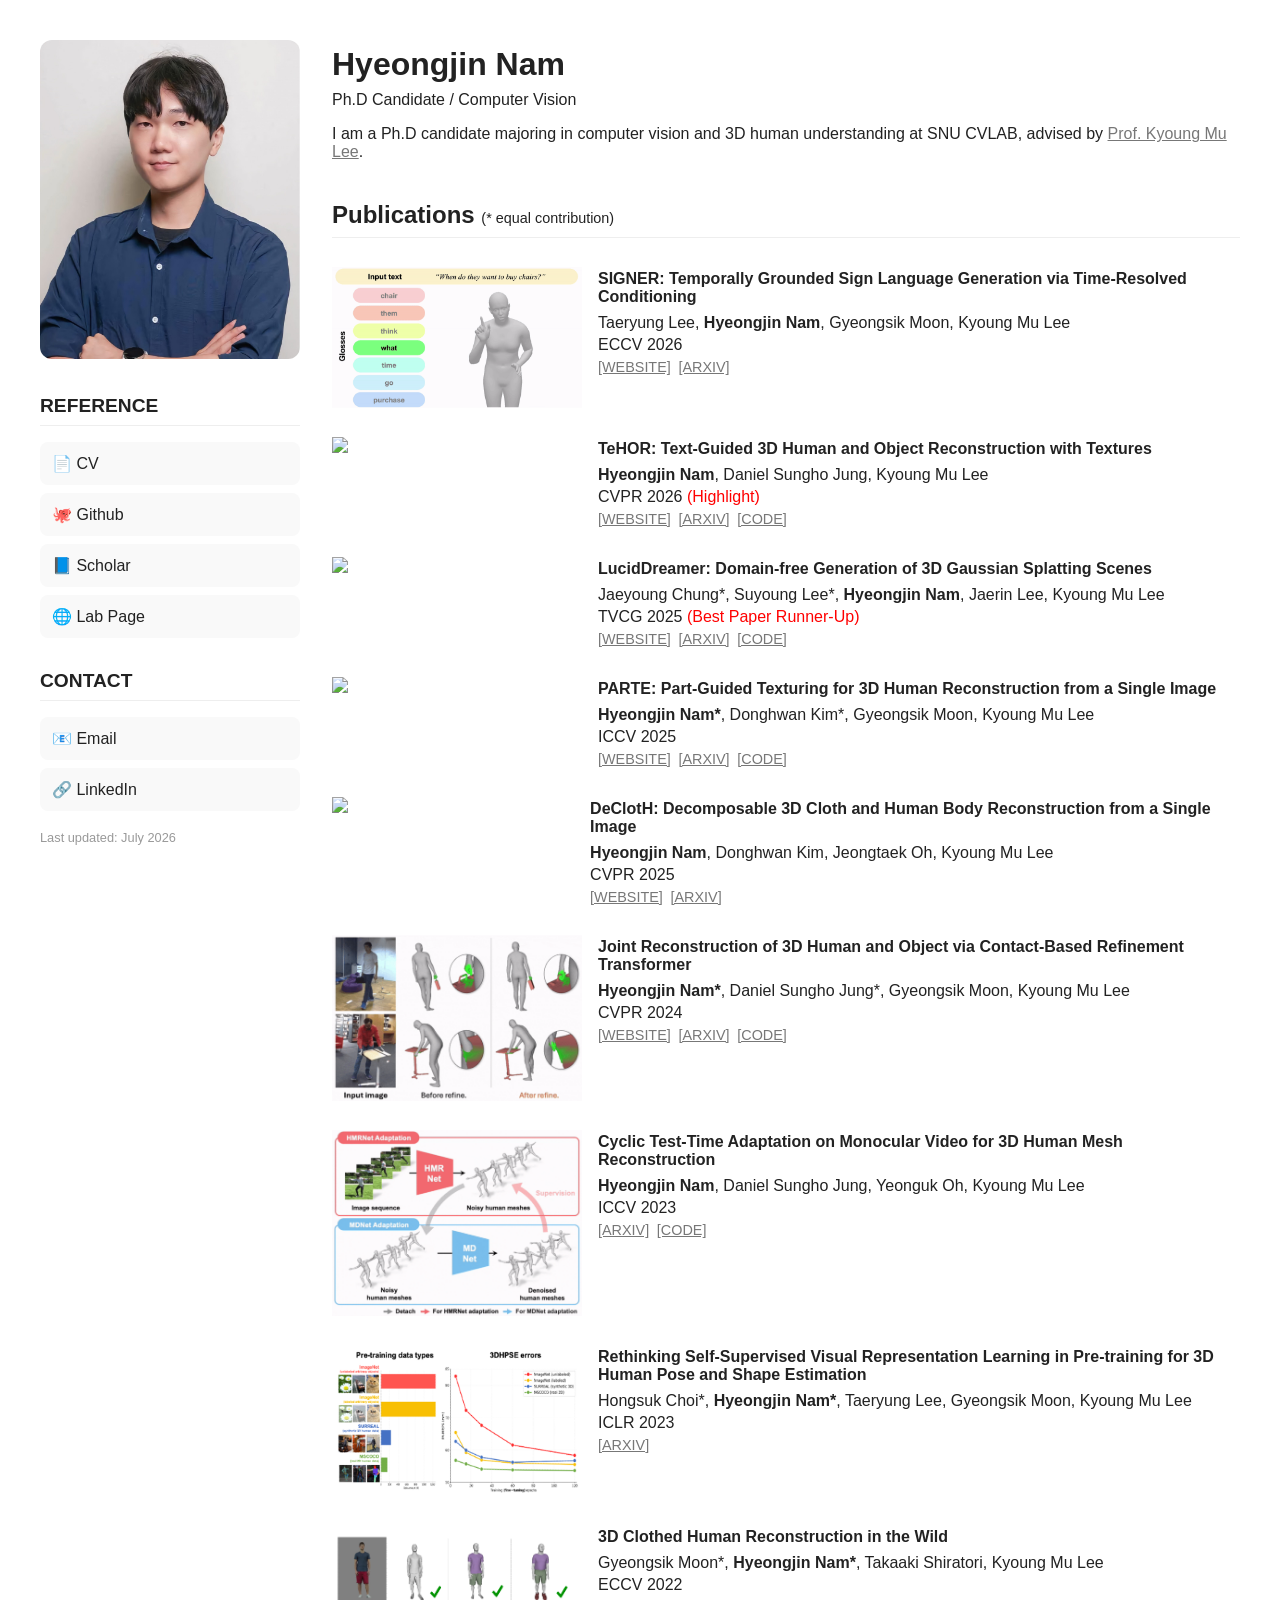
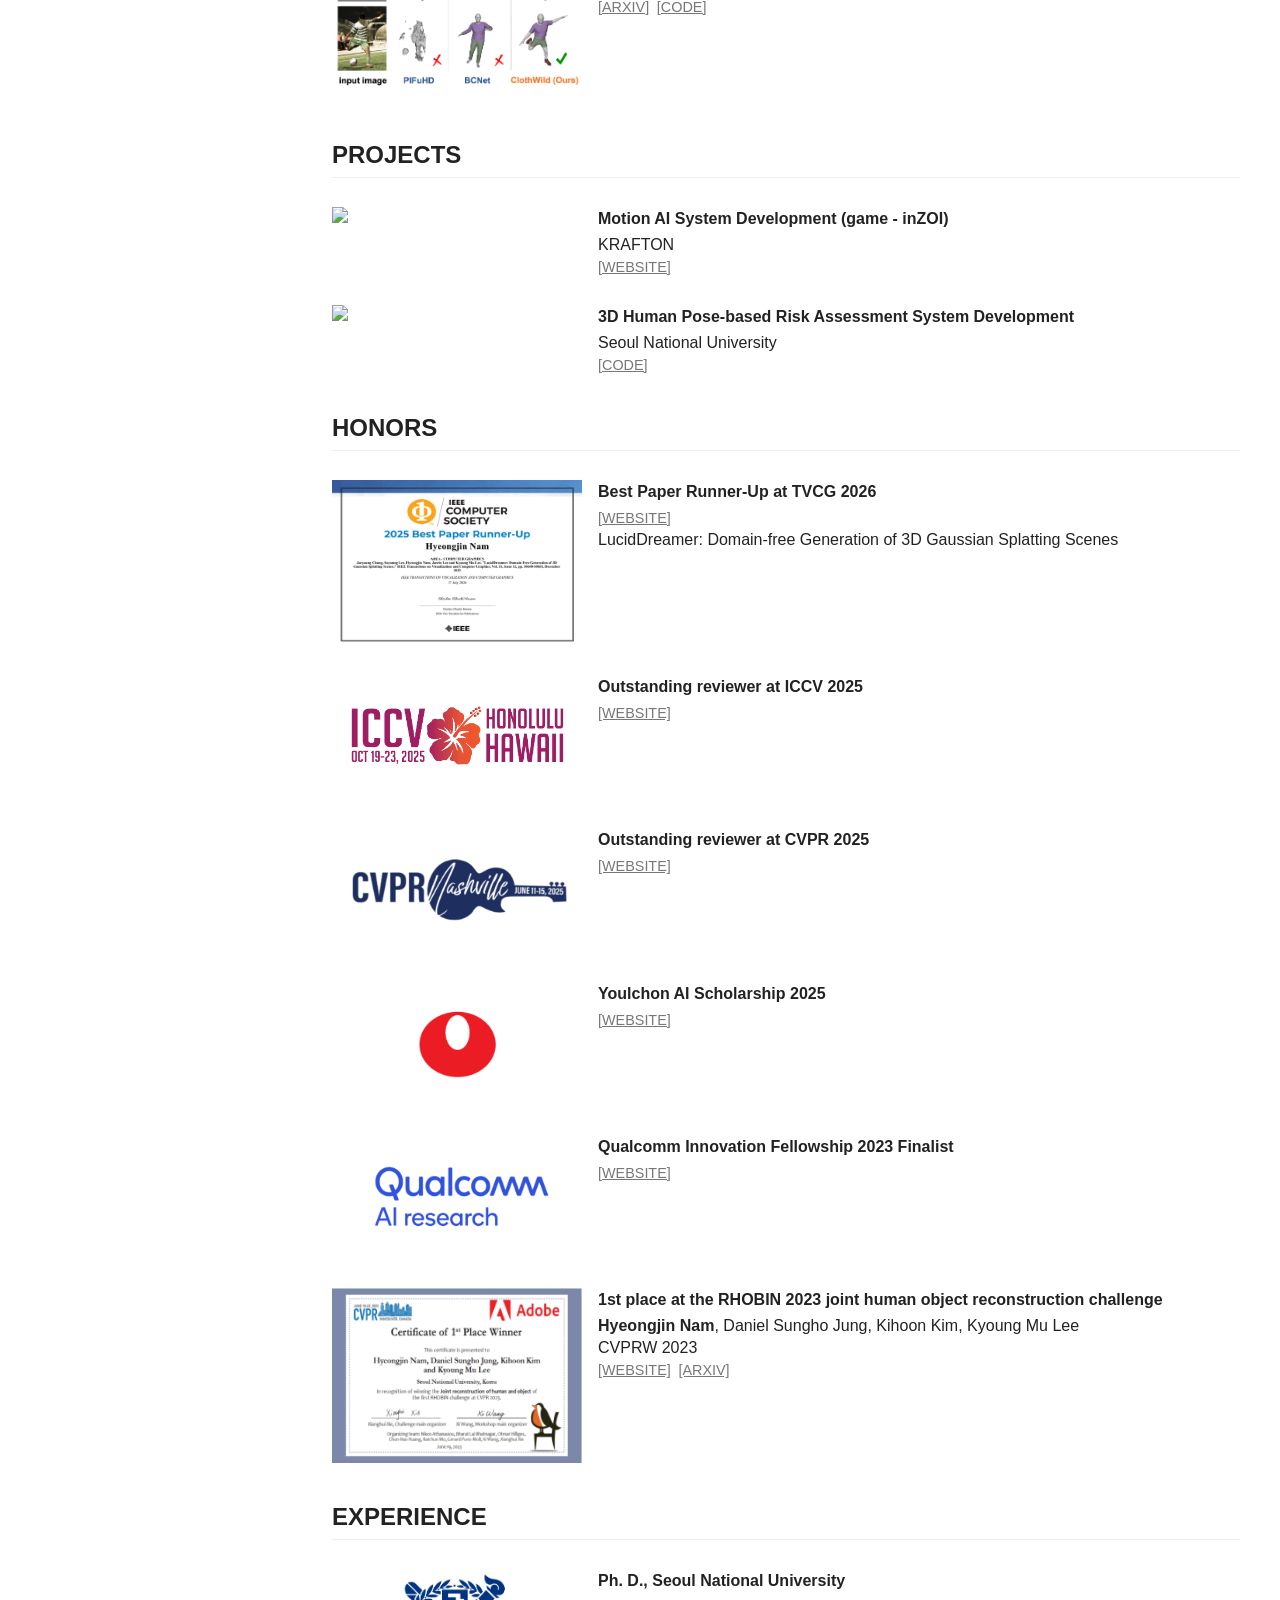
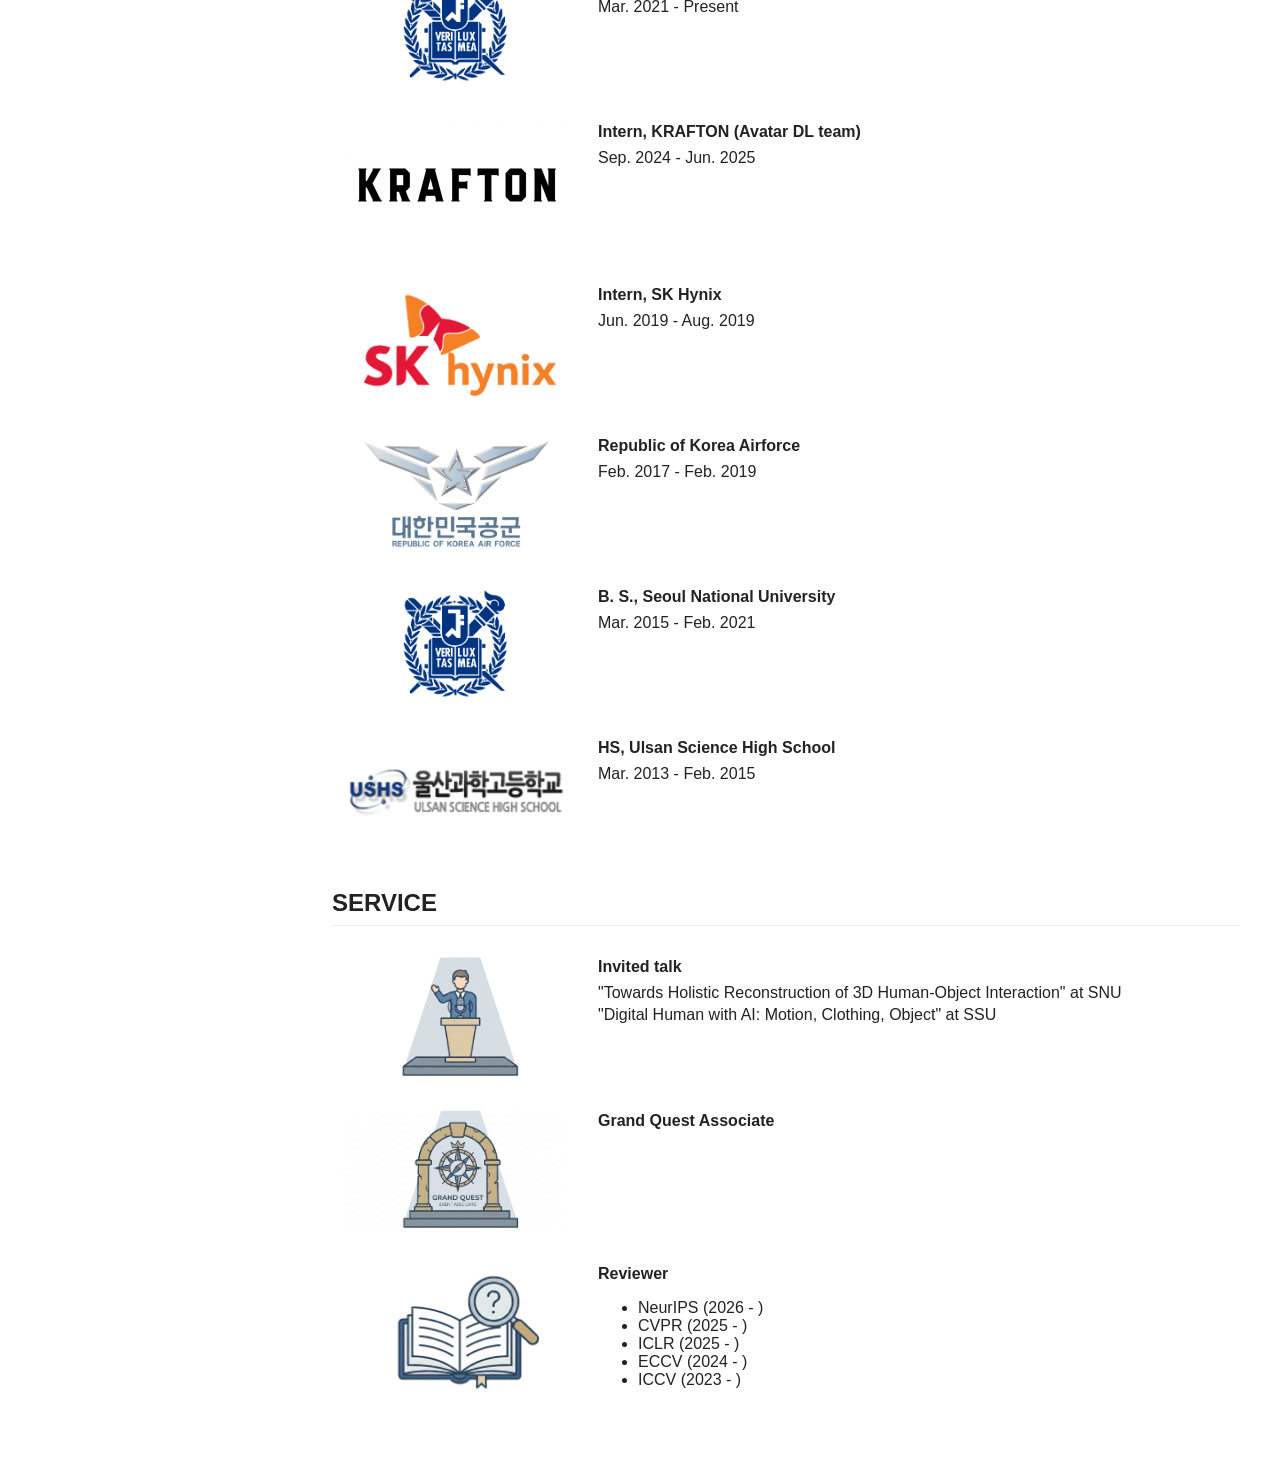
==== index.html @ c33709db "rollback" ====
<!DOCTYPE html>
<html lang="en">
<head>
  <meta charset="UTF-8" />
  <meta name="viewport" content="width=device-width, initial-scale=1.0" />
  <title>Hyeongjin Nam</title>
  <link rel="stylesheet" href="style.css" />
</head>
<body>
  <div class="container">
    <div class="sidebar">
      <img src="assets/Profile.jpg" alt="Hyeongjin Nam" />
      <div class="section-title">REFERENCE</div>
      <a href="https://hygenie1228.github.io/CV.pdf" class="link-button">📄 CV</a>
      <a href="https://github.com/hygenie1228" class="link-button">🐙 Github</a>
      <a href="https://scholar.google.com/citations?hl=en&user=09c8SSgAAAAJ" class="link-button">📘 Scholar</a>
      <a href="https://cv.snu.ac.kr" class="link-button">🌐 Lab Page</a>
      <div class="section-title">CONTACT</div>
      <a href="mailto:namhj28@gmail.com" class="link-button">📧 Email</a>
      <a href="https://www.linkedin.com/in/hyeongjin-nam-51a510254" class="link-button">🔗 LinkedIn</a>
      <p style="font-size: 0.8rem; margin-top: 1.2rem; color: #999;">Last updated: July 2026</p>
    </div>
    <div class="content">
      <h1><strong>Hyeongjin Nam</strong></h1>
      <p>Ph.D Candidate / Computer Vision</p>
      <p>I am a Ph.D candidate majoring in computer vision and 3D human understanding at SNU CVLAB, advised by <a href="https://scholar.google.com/citations?user=xnOKRZ4AAAAJ&hl=en">Prof. Kyoung Mu Lee</a>.</p>
      
      
      <div class="content-title">Publications <span style="font-weight: normal; font-size: 0.6em;">(* equal contribution)</span> </div>

      <div class="publication">
        <img src="assets/Thumbnail_SIGNER.gif" />
        <div>
          <h4>SIGNER: Temporally Grounded Sign Language Generation via Time-Resolved Conditioning</h4>
          <p>Taeryung Lee, <strong>Hyeongjin Nam</strong>, Gyeongsik Moon, Kyoung Mu Lee</p>
          <p>ECCV 2026</p>
          <a href="https://taeryunglee.github.io/projects/signer/">[WEBSITE]</a>
          <a href="https://arxiv.org/abs/2506.07460">[ARXIV]</a>
        </div>
      </div>

      <div class="publication">
        <img src="assets/Thumbnail_TeHOR.gif" />
        <div>
          <h4>TeHOR: Text-Guided 3D Human and Object Reconstruction with Textures</h4>
          <p><strong>Hyeongjin Nam</strong>, Daniel Sungho Jung, Kyoung Mu Lee</p>
          <p>CVPR 2026 <span style="color: red;">(Highlight)</span> </p>
          <a href="https://hygenie1228.github.io/TeHOR/">[WEBSITE]</a>
          <a href="https://arxiv.org/abs/2602.19679">[ARXIV]</a>
          <a href="https://github.com/hygenie1228/TeHOR_RELEASE">[CODE]</a>
        </div>
      </div>

      <div class="publication">
        <img src="assets/Thumbnail_LucidDreamer.gif" />
        <div>
          <h4>LucidDreamer: Domain-free Generation of 3D Gaussian Splatting Scenes</h4>
          <p>Jaeyoung Chung*, Suyoung Lee*, <strong>Hyeongjin Nam</strong>, Jaerin Lee, Kyoung Mu Lee</p>
          <p>TVCG 2025 <span style="color: red;">(Best Paper Runner-Up)</span> </p>
          <a href="https://luciddreamer-cvlab.github.io">[WEBSITE]</a>
          <a href="https://arxiv.org/abs/2311.13384">[ARXIV]</a>
          <a href="https://github.com/luciddreamer-cvlab/LucidDreamer">[CODE]</a>
        </div>
      </div>

      <div class="publication">
        <img src="assets/Thumbnail_PARTE.gif" />
        <div>
          <h4>PARTE: Part-Guided Texturing for 3D Human Reconstruction from a Single Image</h4>
          <p><strong>Hyeongjin Nam*</strong>, Donghwan Kim*, Gyeongsik Moon, Kyoung Mu Lee</p>
          <p>ICCV 2025</p>
          <a href="https://hygenie1228.github.io/PARTE/">[WEBSITE]</a>
          <a href="https://arxiv.org/abs/2507.17332">[ARXIV]</a>
          <a href="https://github.com/KimDonghwan06/PARTE_RELEASE">[CODE]</a>
        </div>
      </div>
      
      <div class="publication">
        <img src="assets/Thumbnail_DeClotH.gif" />
        <div>
          <h4>DeClotH: Decomposable 3D Cloth and Human Body Reconstruction from a Single Image</h4>
          <p><strong>Hyeongjin Nam</strong>, Donghwan Kim, Jeongtaek Oh, Kyoung Mu Lee</p>
          <p>CVPR 2025</p>
          <a href="https://hygenie1228.github.io/DeClotH/">[WEBSITE]</a>
          <a href="https://arxiv.org/abs/2503.19373">[ARXIV]</a>
        </div>
      </div>

      <div class="publication">
        <img src="assets/Thumbnail_CONTHO.gif" />
        <div>
          <h4>Joint Reconstruction of 3D Human and Object via Contact-Based Refinement Transformer</h4>
          <p><strong>Hyeongjin Nam*</strong>, Daniel Sungho Jung*, Gyeongsik Moon, Kyoung Mu Lee</p>
          <p>CVPR 2024</p>
          <a href="https://contho-release.github.io">[WEBSITE]</a>
          <a href="https://arxiv.org/abs/2404.04819">[ARXIV]</a>
          <a href="https://github.com/dqj5182/CONTHO_RELEASE">[CODE]</a>
        </div>
      </div>

      <div class="publication">
        <img src="assets/Thumbnail_CycleAdapt.gif" />
        <div>
          <h4>Cyclic Test-Time Adaptation on Monocular Video  for 3D Human Mesh Reconstruction</h4>
          <p><strong>Hyeongjin Nam</strong>, Daniel Sungho Jung, Yeonguk Oh, Kyoung Mu Lee</p>
          <p>ICCV 2023</p>
          <a href="https://arxiv.org/abs/2308.06554">[ARXIV]</a>
          <a href="https://github.com/hygenie1228/CycleAdapt_RELEASE">[CODE]</a>
        </div>
      </div>

      <div class="publication">
        <img src="assets/Thumbnail_Rethinking.png" />
        <div>
          <h4>Rethinking Self-Supervised Visual Representation Learning in Pre-training for 3D Human Pose and Shape Estimation</h4>
          <p>Hongsuk Choi*, <strong>Hyeongjin Nam*</strong>, Taeryung Lee, Gyeongsik Moon, Kyoung Mu Lee</p>
          <p>ICLR 2023</p>
          <a href="https://arxiv.org/abs/2303.05370">[ARXIV]</a>
        </div>
      </div>
      
      <div class="publication">
        <img src="assets/Thumbnail_ClothWild.gif" />
        <div>
          <h4>3D Clothed Human Reconstruction in the Wild</h4>
          <p>Gyeongsik Moon*, <strong>Hyeongjin Nam*</strong>, Takaaki Shiratori, Kyoung Mu Lee</p>
          <p>ECCV 2022</p>
          <a href="https://arxiv.org/abs/2207.10053">[ARXIV]</a>
          <a href="https://github.com/hygenie1228/ClothWild_RELEASE">[CODE]</a> 
        </div>
      </div>

      <div class="content-title">PROJECTS</div>
      <div class="publication">
        <img src="assets/Projects_inZoi.gif" />
        <div>
          <h4>Motion AI System Development (game - inZOI)</h4>
          <p>KRAFTON</p>
          <a href="https://playinzoi.com/en">[WEBSITE]</a>
        </div>
      </div>
      <div class="publication">
        <img src="assets/Projects_PoseRisk.gif" />
        <div>
          <h4>3D Human Pose-based Risk Assessment System Development</h4>
          <p>Seoul National University</p>
          <a href="https://github.com/hygenie1228/PoseRisk">[CODE]</a>
        </div>
      </div>

      <div class="content-title">HONORS</div>
      <div class="publication">
        <img src="assets/Honors_BestPaper_RunnerUp.png" />
        <div>
          <h4>Best Paper Runner-Up at TVCG 2026</h4>
          <a href="https://www.computer.org/publications/2025-best-paper-award-winners">[WEBSITE]</a>
          <p>LucidDreamer: Domain-free Generation of 3D Gaussian Splatting Scenes</p>
        </div>
      </div>

      <div class="publication">
        <img src="assets/Honors_ICCV2025.gif" />
        <div>
          <h4>Outstanding reviewer at ICCV 2025</h4>
          <a href="https://iccv.thecvf.com/Conferences/2025/ProgramCommittee">[WEBSITE]</a>
        </div>
      </div>

      <div class="publication">
        <img src="assets/Honors_CVPR2025.gif" />
        <div>
          <h4>Outstanding reviewer at CVPR 2025</h4>
          <a href="https://cvpr.thecvf.com/Conferences/2025/ProgramCommittee#all-outstanding-reviewer">[WEBSITE]</a>
        </div>
      </div>

      <div class="publication">
        <img src="assets/Honors_Youlchon.gif" />
        <div>
          <h4>Youlchon AI Scholarship 2025</h4>
          <a href="https://aiis.snu.ac.kr/bbs/board.php?bo_table=eng4_3">[WEBSITE]</a>
        </div>
      </div>

      <div class="publication">
        <img src="assets/Honors_Qualcomm.gif" />
        <div>
          <h4>Qualcomm Innovation Fellowship 2023 Finalist</h4>
          <a href="https://www.qualcomm.com/research/university-relations/innovation-fellowship/finalists">[WEBSITE]</a>
        </div>
      </div>
      <div class="publication">
        <img src="assets/Honors_RHOBIN.gif" />
        <div>
          <h4>1st place at the RHOBIN 2023 joint human object reconstruction challenge</h4>
          <p><strong>Hyeongjin Nam</strong>, Daniel Sungho Jung, Kihoon Kim, Kyoung Mu Lee</p>
          <p>CVPRW 2023</p>
          <a href="https://rhobin-challenge.github.io/papers.html">[WEBSITE]</a>
          <a href="https://arxiv.org/abs/2401.04143">[ARXIV]</a>
        </div>
      </div>

      <div class="content-title">EXPERIENCE</div>
      <div class="publication">
        <img src="assets/Experience_SNU.png" />
        <div>
          <h4>Ph. D., Seoul National University</h4>
          <p>Mar. 2021 - Present</p>
        </div>
      </div>
      <div class="publication">
        <img src="assets/Experience_KRAFTON.png" />
        <div>
          <h4>Intern, KRAFTON (Avatar DL team)</h4>
          <p>Sep. 2024 - Jun. 2025</p>
        </div>
      </div>
      <div class="publication">
        <img src="assets/Experience_SKhynix.png" />
        <div>
          <h4>Intern, SK Hynix</h4>
          <p>Jun. 2019 - Aug. 2019</p>
        </div>
      </div>
      <div class="publication">
        <img src="assets/Experience_Airforce.png" />
        <div>
          <h4>Republic of Korea Airforce</h4>
          <p>Feb. 2017 - Feb. 2019</p>
        </div>
      </div>
      <div class="publication">
        <img src="assets/Experience_SNU.png" />
        <div>
          <h4>B. S., Seoul National University</h4>
          <p>Mar. 2015 - Feb. 2021</p>
        </div>
      </div>
      <div class="publication">
        <img src="assets/Experience_Ulsan.png" />
        <div>
          <h4>HS, Ulsan Science High School</h4>
          <p>Mar. 2013 - Feb. 2015</p>
        </div>
      </div>


      <div class="content-title">SERVICE</div>

      <div class="publication">
        <img src="assets/Service_Invitedtalk.png" />
        <div>
          <h4>Invited talk</h4>
          <p>"Towards Holistic Reconstruction of 3D Human-Object Interaction" at SNU</p>
          <!-- <p>Jul. 2026</p> -->
          <p> </p>
          <p>"Digital Human with AI: Motion, Clothing, Object" at SSU</p>
          <!-- <p>Feb. 2026</p> -->
        </div>
      </div>

      <div class="publication">
        <img src="assets/Service_Associate.png" />
        <div>
          <h4>Grand Quest Associate</h4>
          <!-- <p>May. 2026</p> -->
        </div>
      </div>

      <div class="publication">
        <img src="assets/Service_Reviewer.png" />
        <div>
          <h4>Reviewer</h4>
          <ul>
            <li>NeurIPS (2026 - )</li>
            <li>CVPR (2025 - )</li>
            <li>ICLR (2025 - )</li>
            <li>ECCV (2024 - )</li>
            <li>ICCV (2023 - )</li>
          </ul>
        </div>
      </div>

    </div>
  </div>
</body>
</html>
---- style.css ----
body {
  margin: 0;
  font-family: -apple-system, BlinkMacSystemFont, "Segoe UI", Roboto, Helvetica, Arial, sans-serif;
  background: #fff;
  color: #222;
}

a {
  color: #777;
  text-decoration: underline;
}
a:hover {
  color: #000;
  text-decoration: underline;
}

.container {
  display: flex;
  max-width: 1200px;
  margin: auto;
  padding: 2.5rem;
}
.sidebar {
  width: 260px;
  padding-right: 2rem;
}
.sidebar img {
  width: 100%;
  border-radius: 12px;
}
.section-title {
  font-weight: bold;
  font-size: 1.2rem;
  margin-top: 2rem;
  margin-bottom: 1rem;
  border-bottom: 1px solid #eee;
  padding-bottom: 0.5rem;
}
.content-title {
  font-weight: bold;
  font-size: 1.5rem;
  margin-top: 2.5rem;
  margin-bottom: 1rem;
  border-bottom: 1px solid #eee;
  padding-bottom: 0.5rem;
}
.link-button {
  display: flex;
  align-items: center;
  gap: 10px;
  padding: 0.75rem;
  background: #f9f9f9;
  margin-bottom: 0.5rem;
  border-radius: 8px;
  text-decoration: none;
  color: #222;
  font-weight: 500;
}
.content {
  flex: 1;
}
.content h1 {
  margin-top: 0.2em;
  margin-bottom: 0;
}
.content p {
  font-size: 1rem;
  margin-top: 0.5rem;
}
.publication {
  display: flex;
  margin: 1.8rem 0;
}
.publication img {
  width: 250px;
  /* height: 150px; */
  object-fit: cover;
  border-radius: 0px;
  margin-right: 16px;
}

.publication h4 {
  margin: 0.2rem 0 0.5rem 0;
}
.publication p {
  margin: 0.25rem 0;
}
.publication a {
  margin-right: 0.2rem;
  font-size: 0.9rem;
}
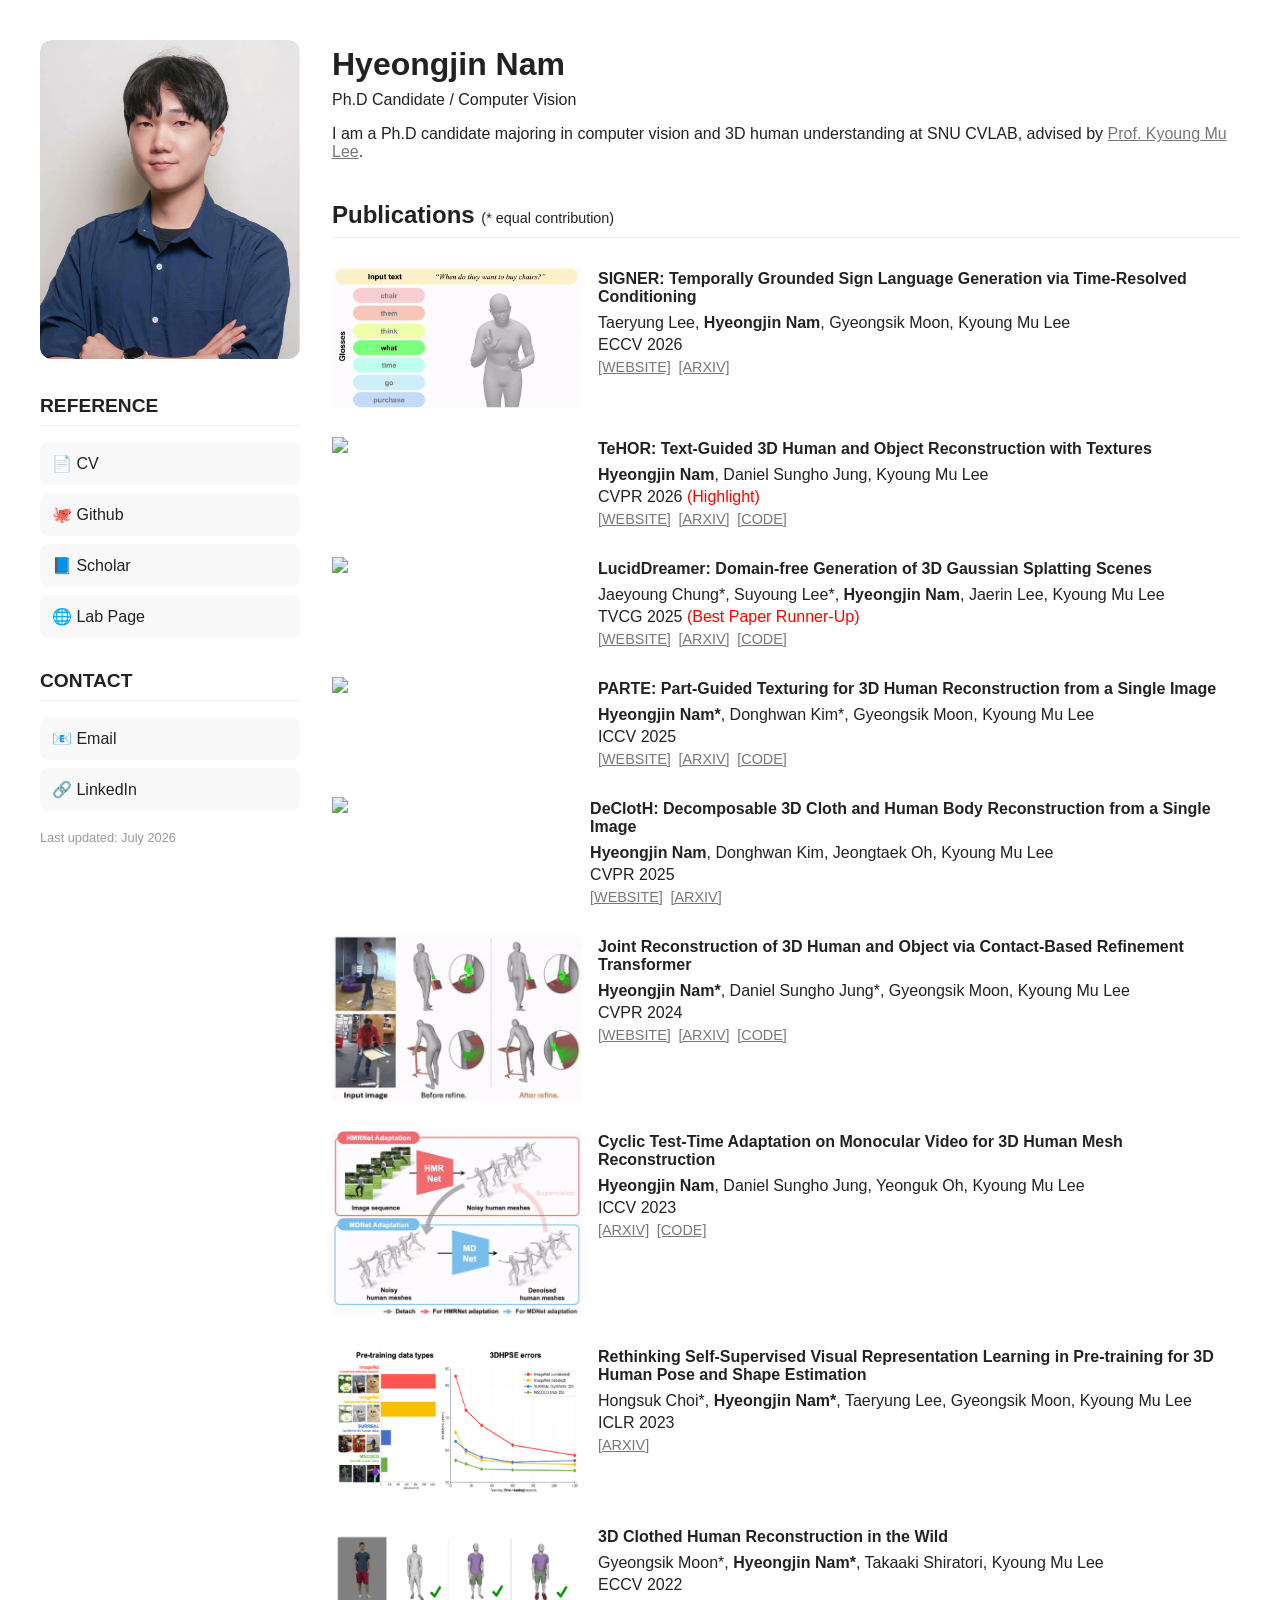
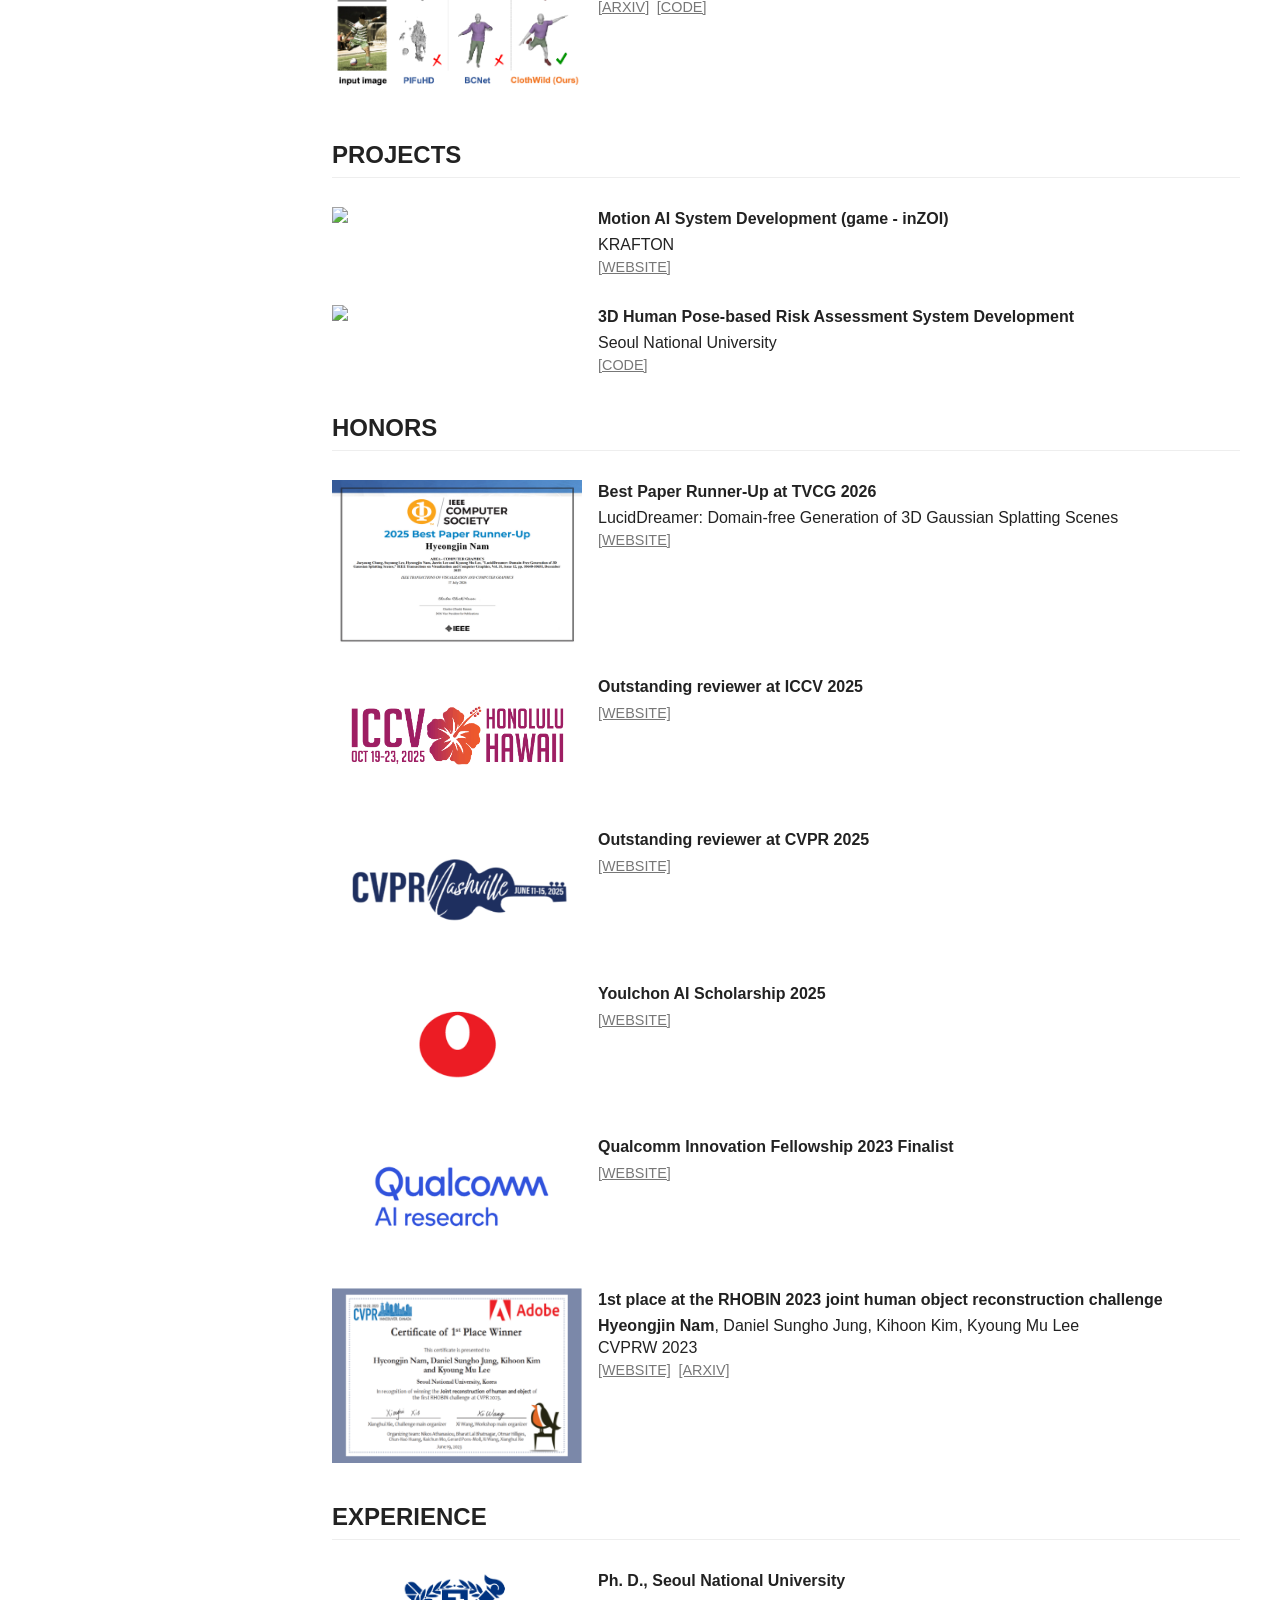
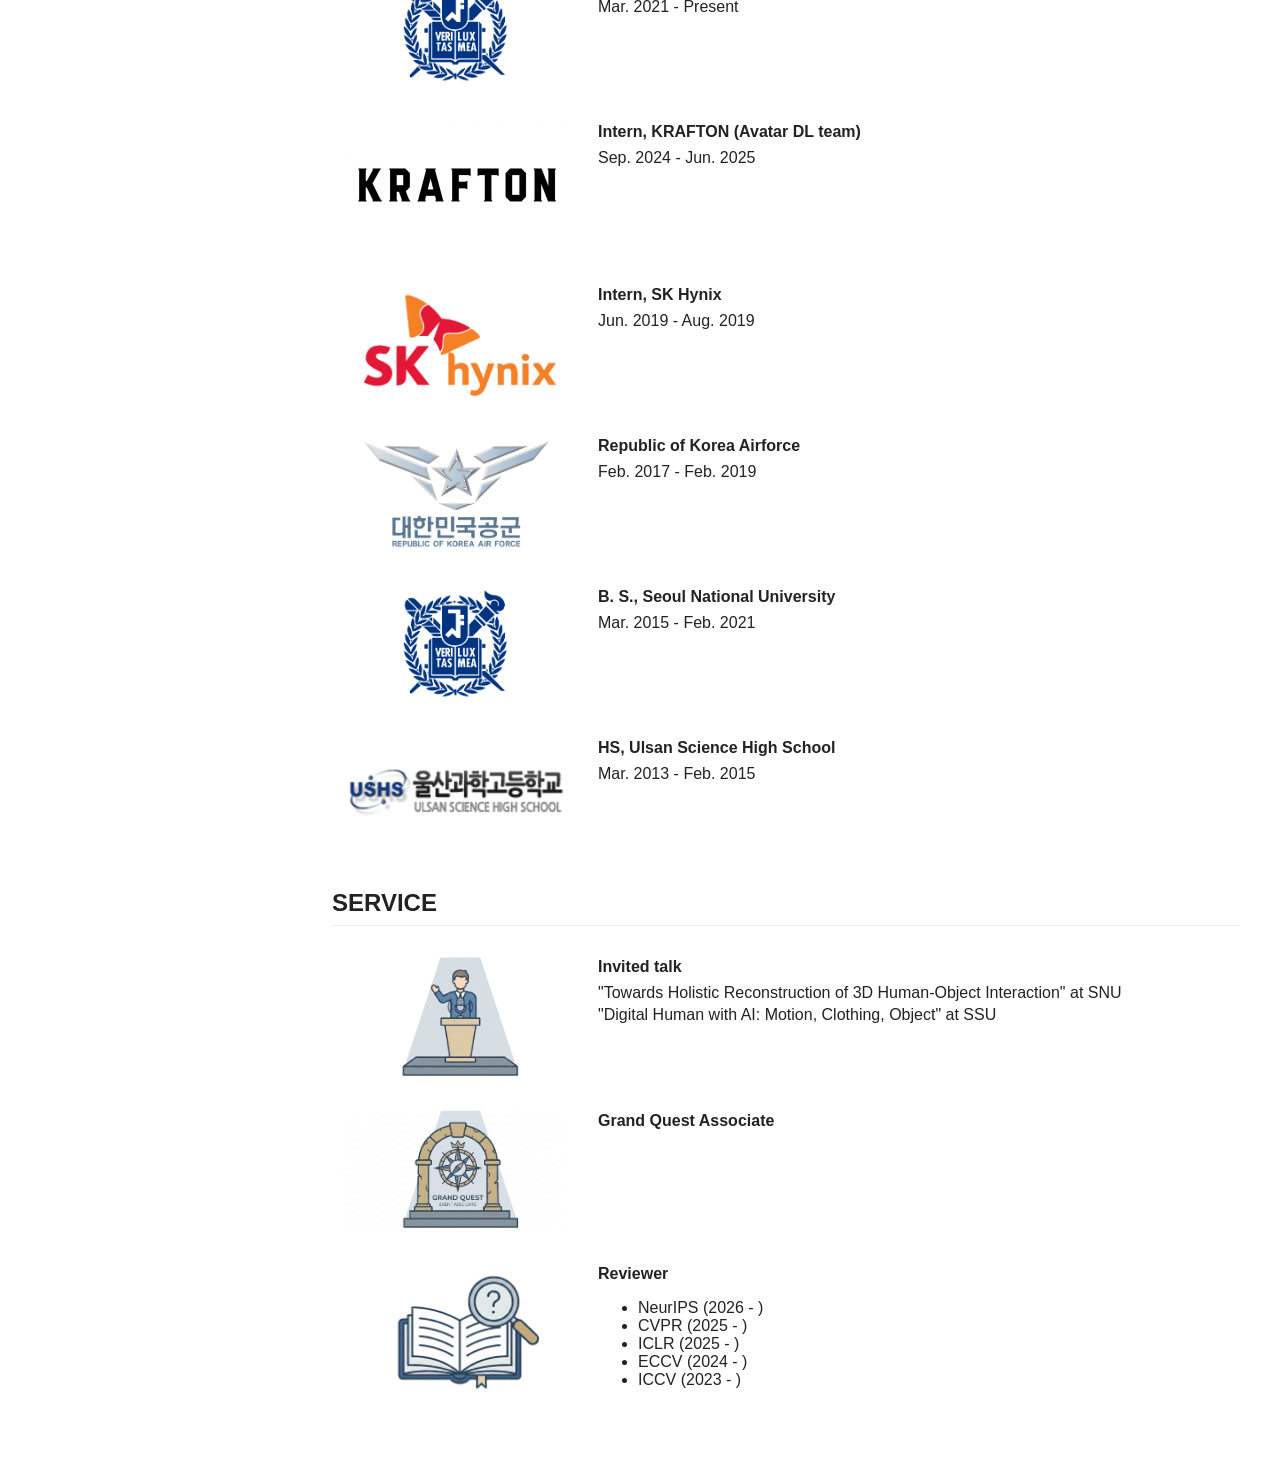
==== commit b9dbcdef: "update" ====
--- a/index.html
+++ b/index.html
@@ -153,8 +153,8 @@
         <img src="assets/Honors_BestPaper_RunnerUp.png" />
         <div>
           <h4>Best Paper Runner-Up at TVCG 2026</h4>
+          <p>LucidDreamer: Domain-free Generation of 3D Gaussian Splatting Scenes</p>
           <a href="https://www.computer.org/publications/2025-best-paper-award-winners">[WEBSITE]</a>
-          <p>LucidDreamer: Domain-free Generation of 3D Gaussian Splatting Scenes</p>
         </div>
       </div>
 
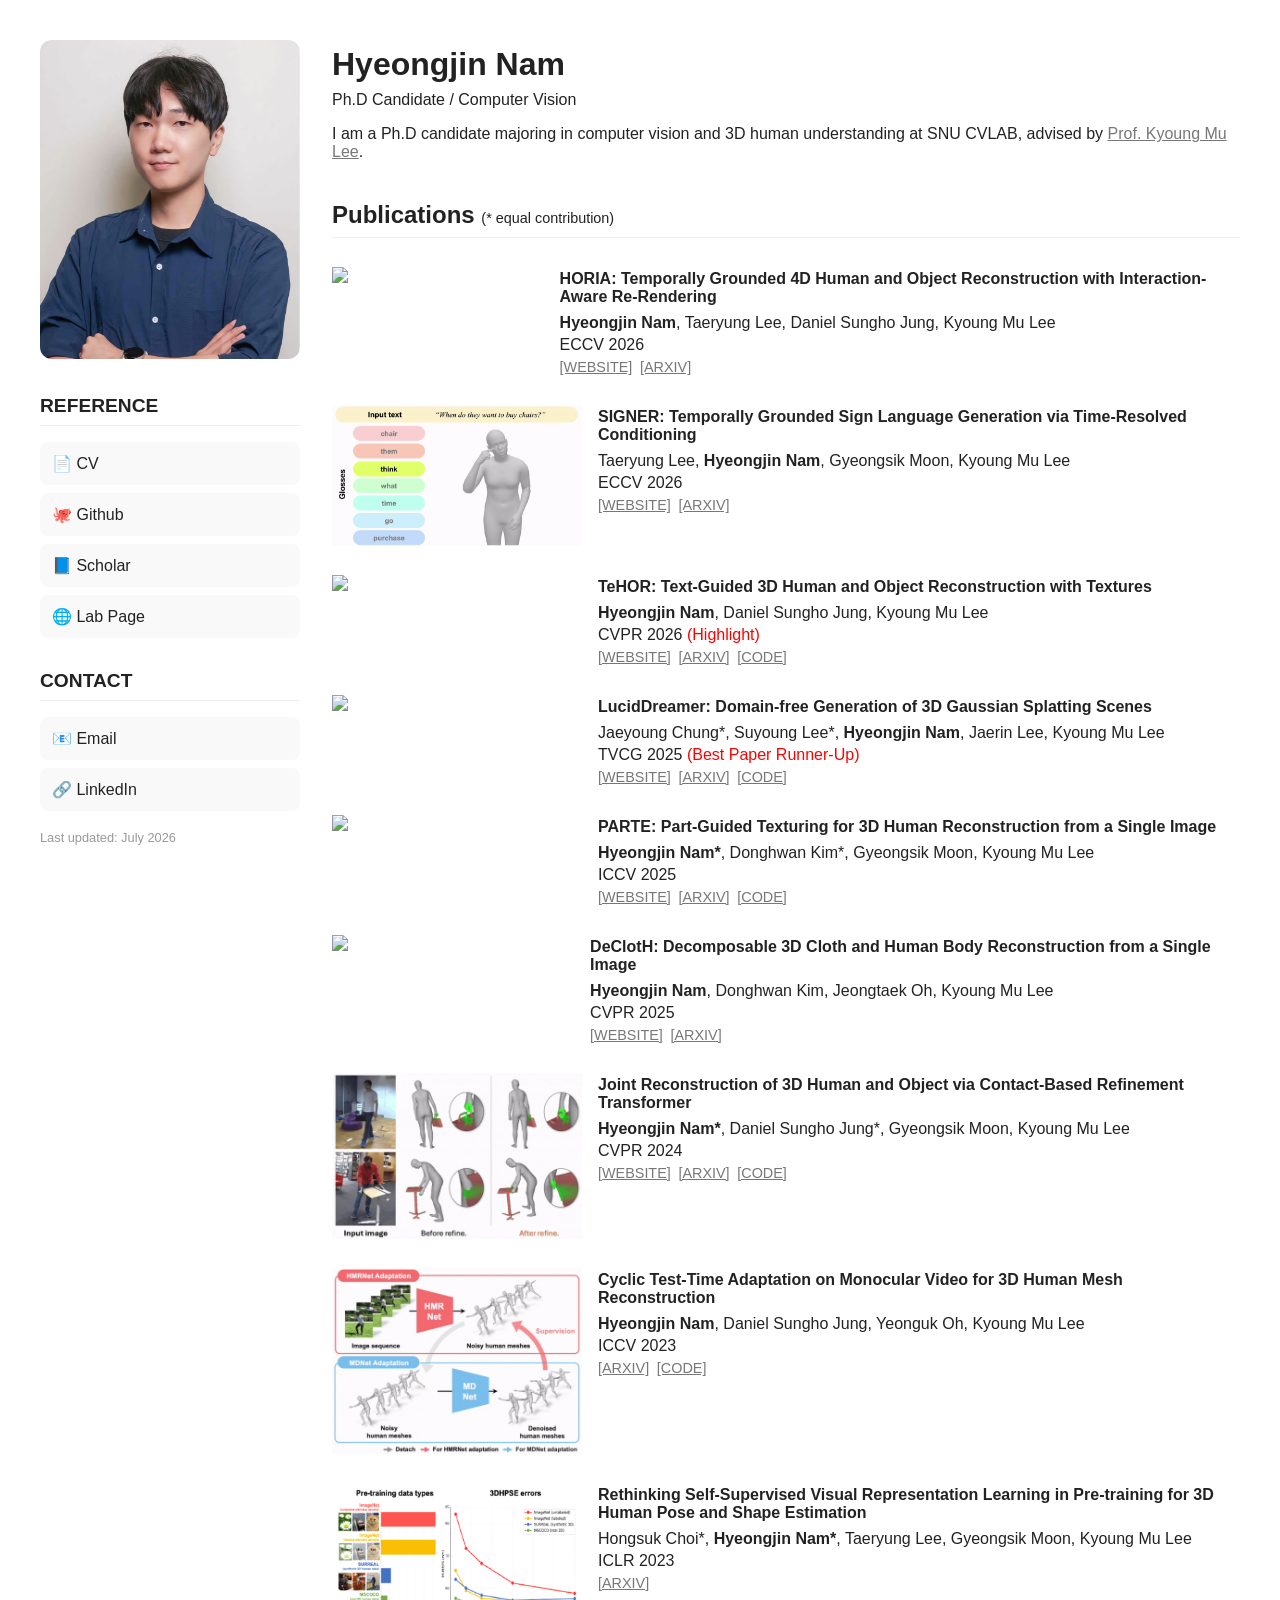
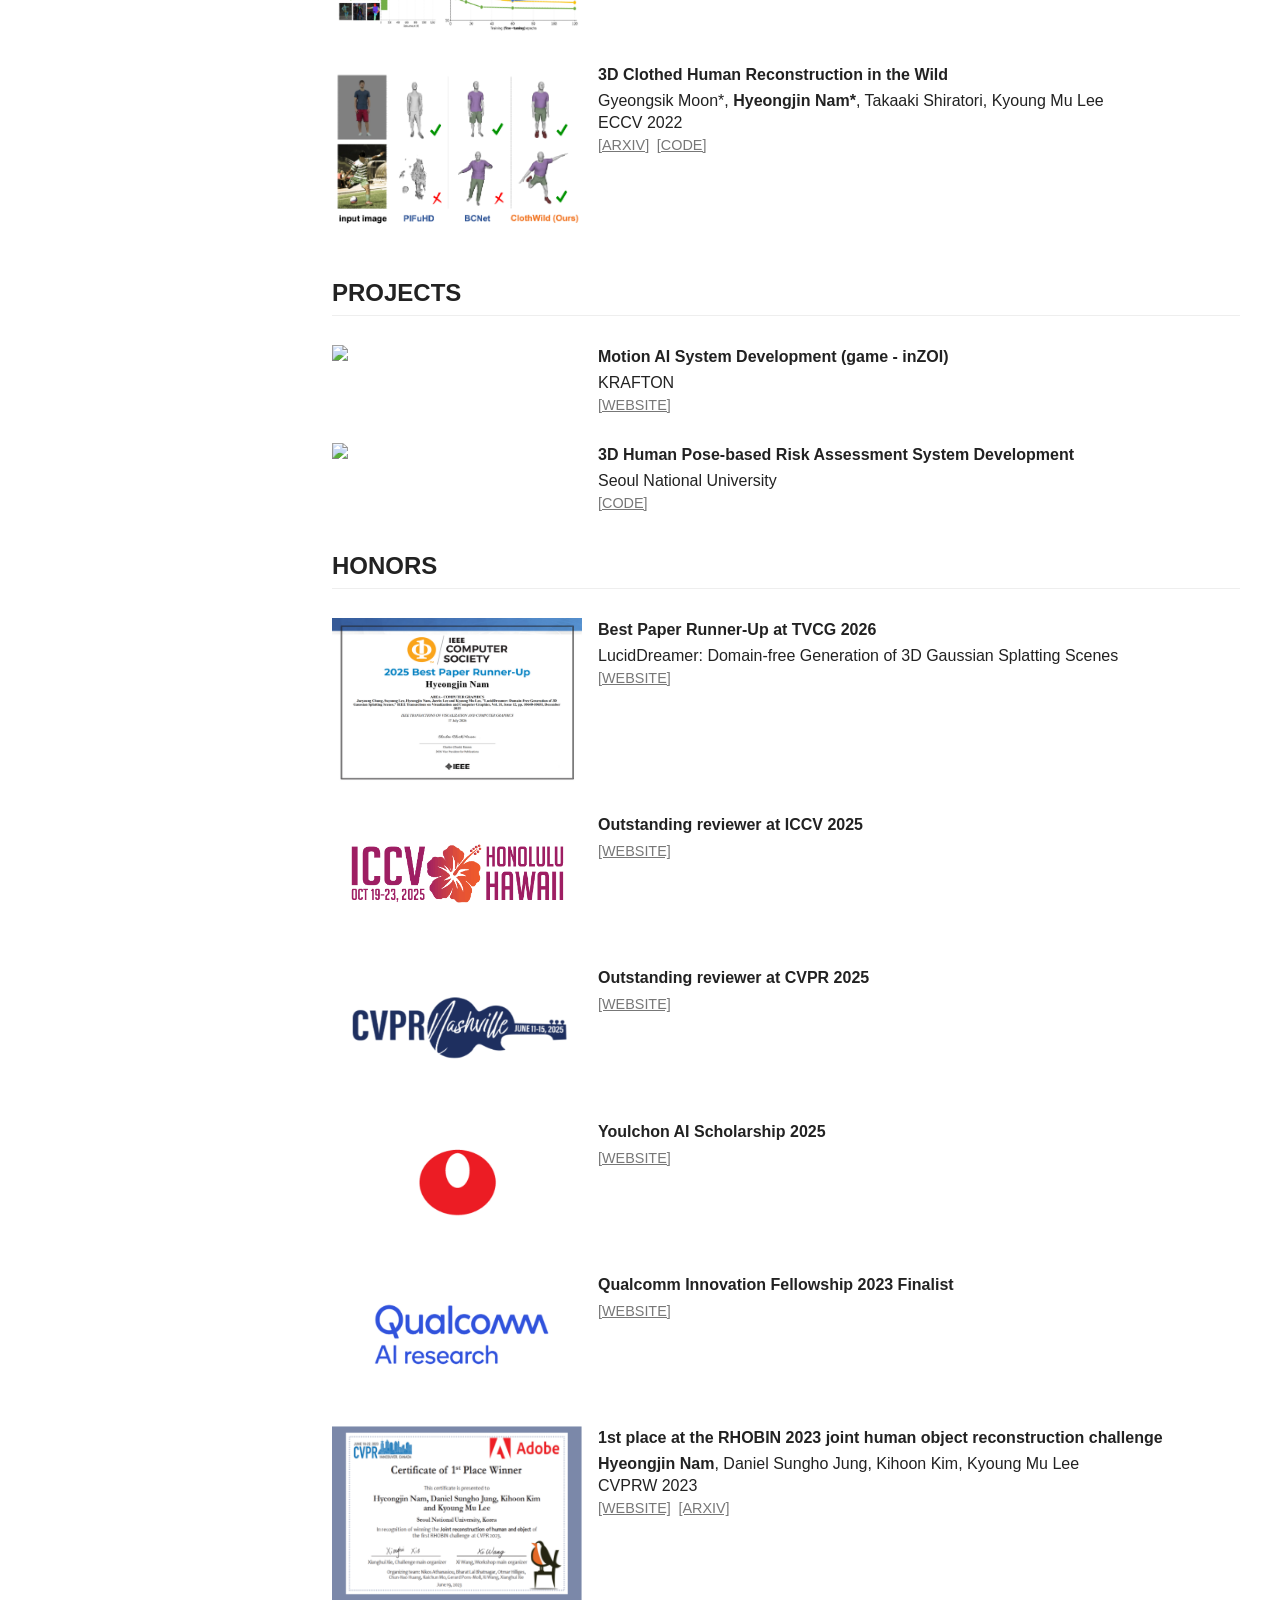
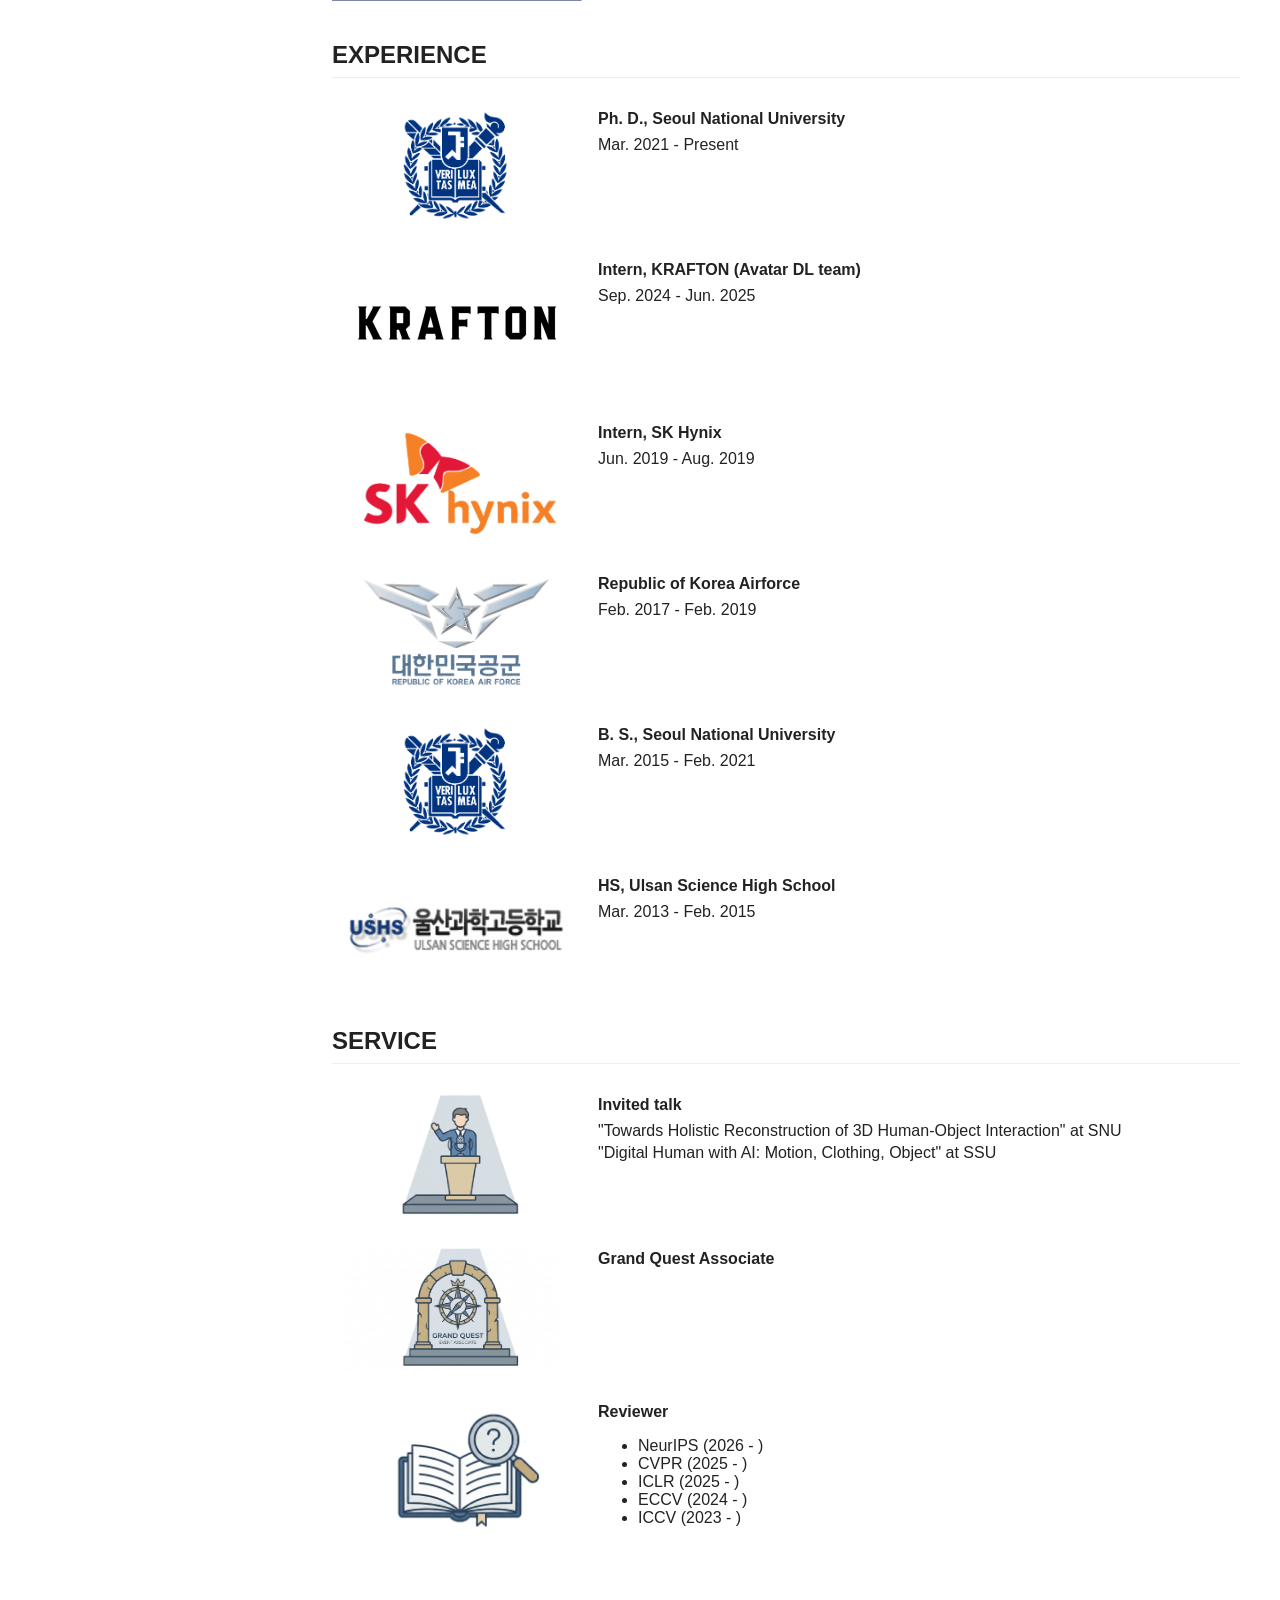
==== commit 4a643903: "tmp" ====
--- a/index.html
+++ b/index.html
@@ -29,6 +29,17 @@
       <div class="content-title">Publications <span style="font-weight: normal; font-size: 0.6em;">(* equal contribution)</span> </div>
 
       <div class="publication">
+        <img src="assets/Thumbnail_HORIA.gif" />
+        <div>
+          <h4>HORIA: Temporally Grounded 4D Human and Object Reconstruction with Interaction-Aware Re-Rendering</h4>
+          <p><strong>Hyeongjin Nam</strong>, Taeryung Lee, Daniel Sungho Jung, Kyoung Mu Lee</p>
+          <p>ECCV 2026</p>
+          <a href="https://hygenie1228.github.io/HORIA/">[WEBSITE]</a>
+          <a href="#">[ARXIV]</a>
+        </div>
+      </div>
+
+      <div class="publication">
         <img src="assets/Thumbnail_SIGNER.gif" />
         <div>
           <h4>SIGNER: Temporally Grounded Sign Language Generation via Time-Resolved Conditioning</h4>
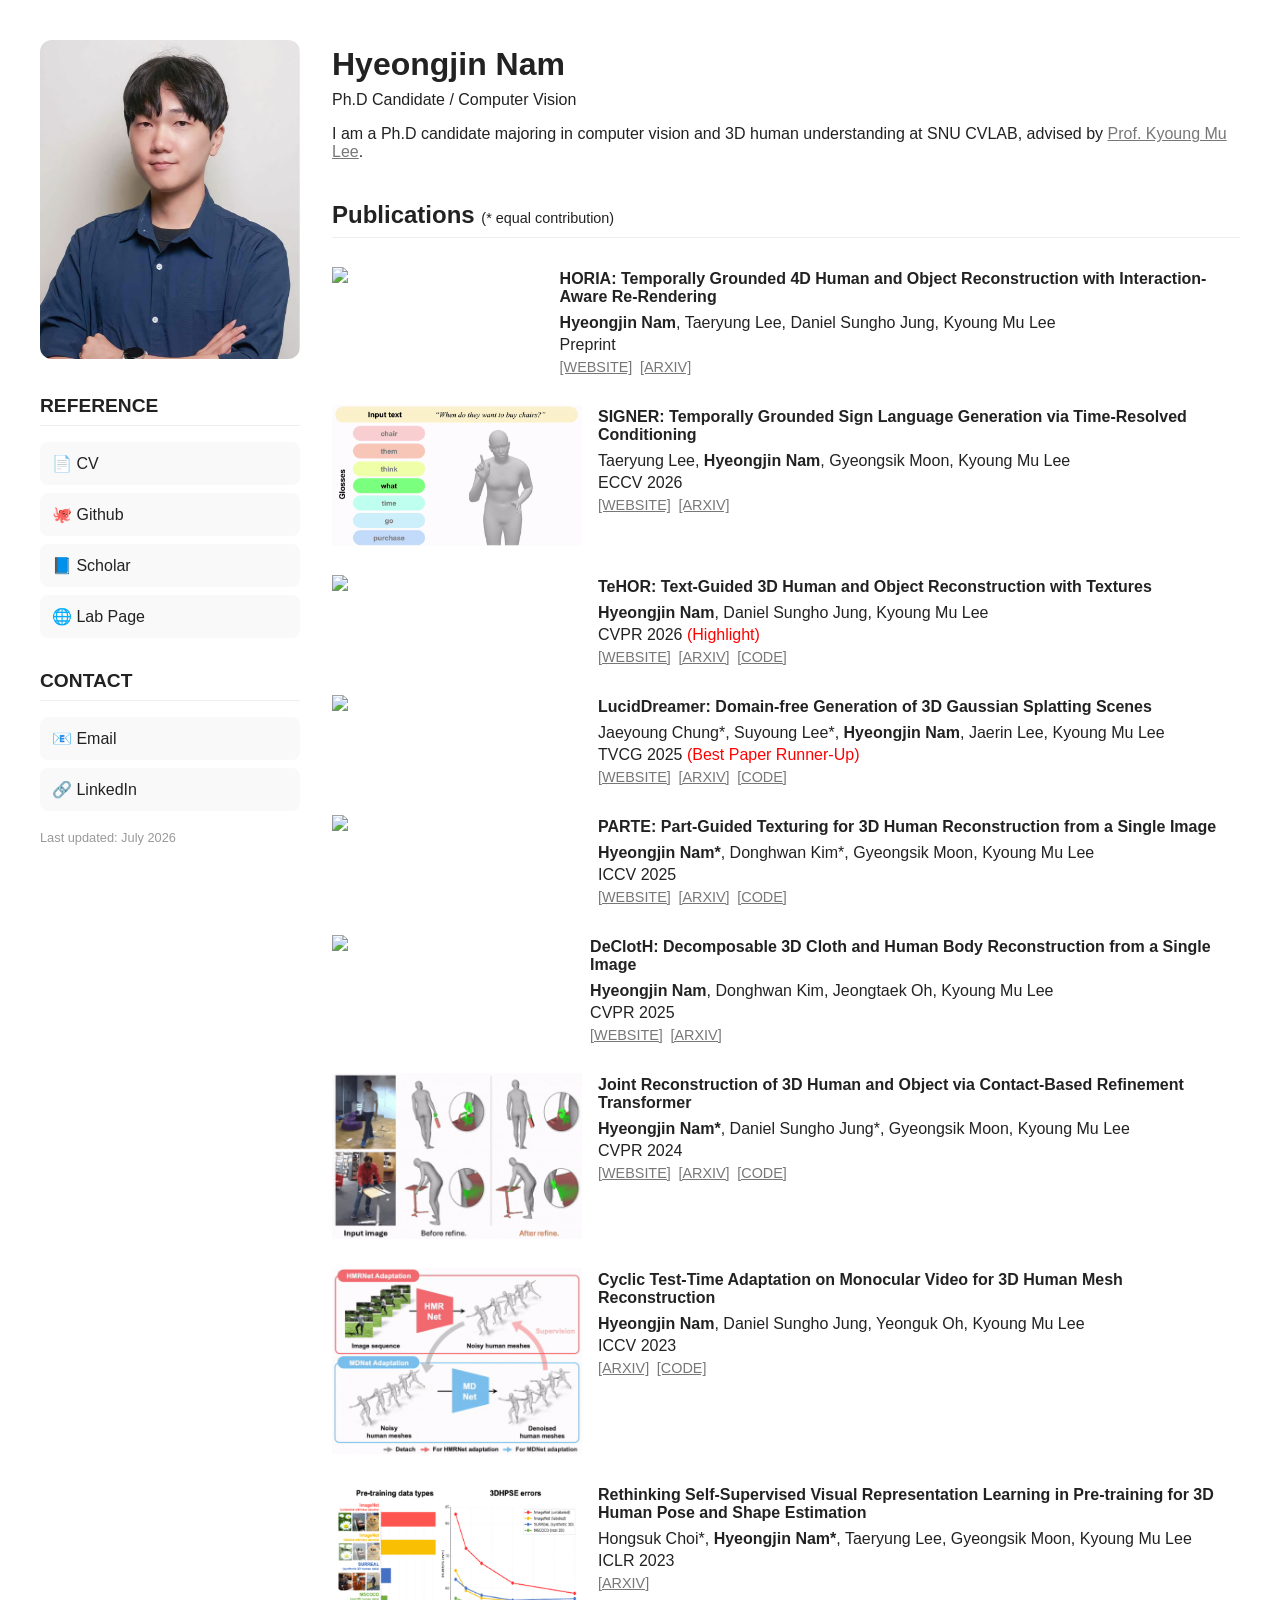
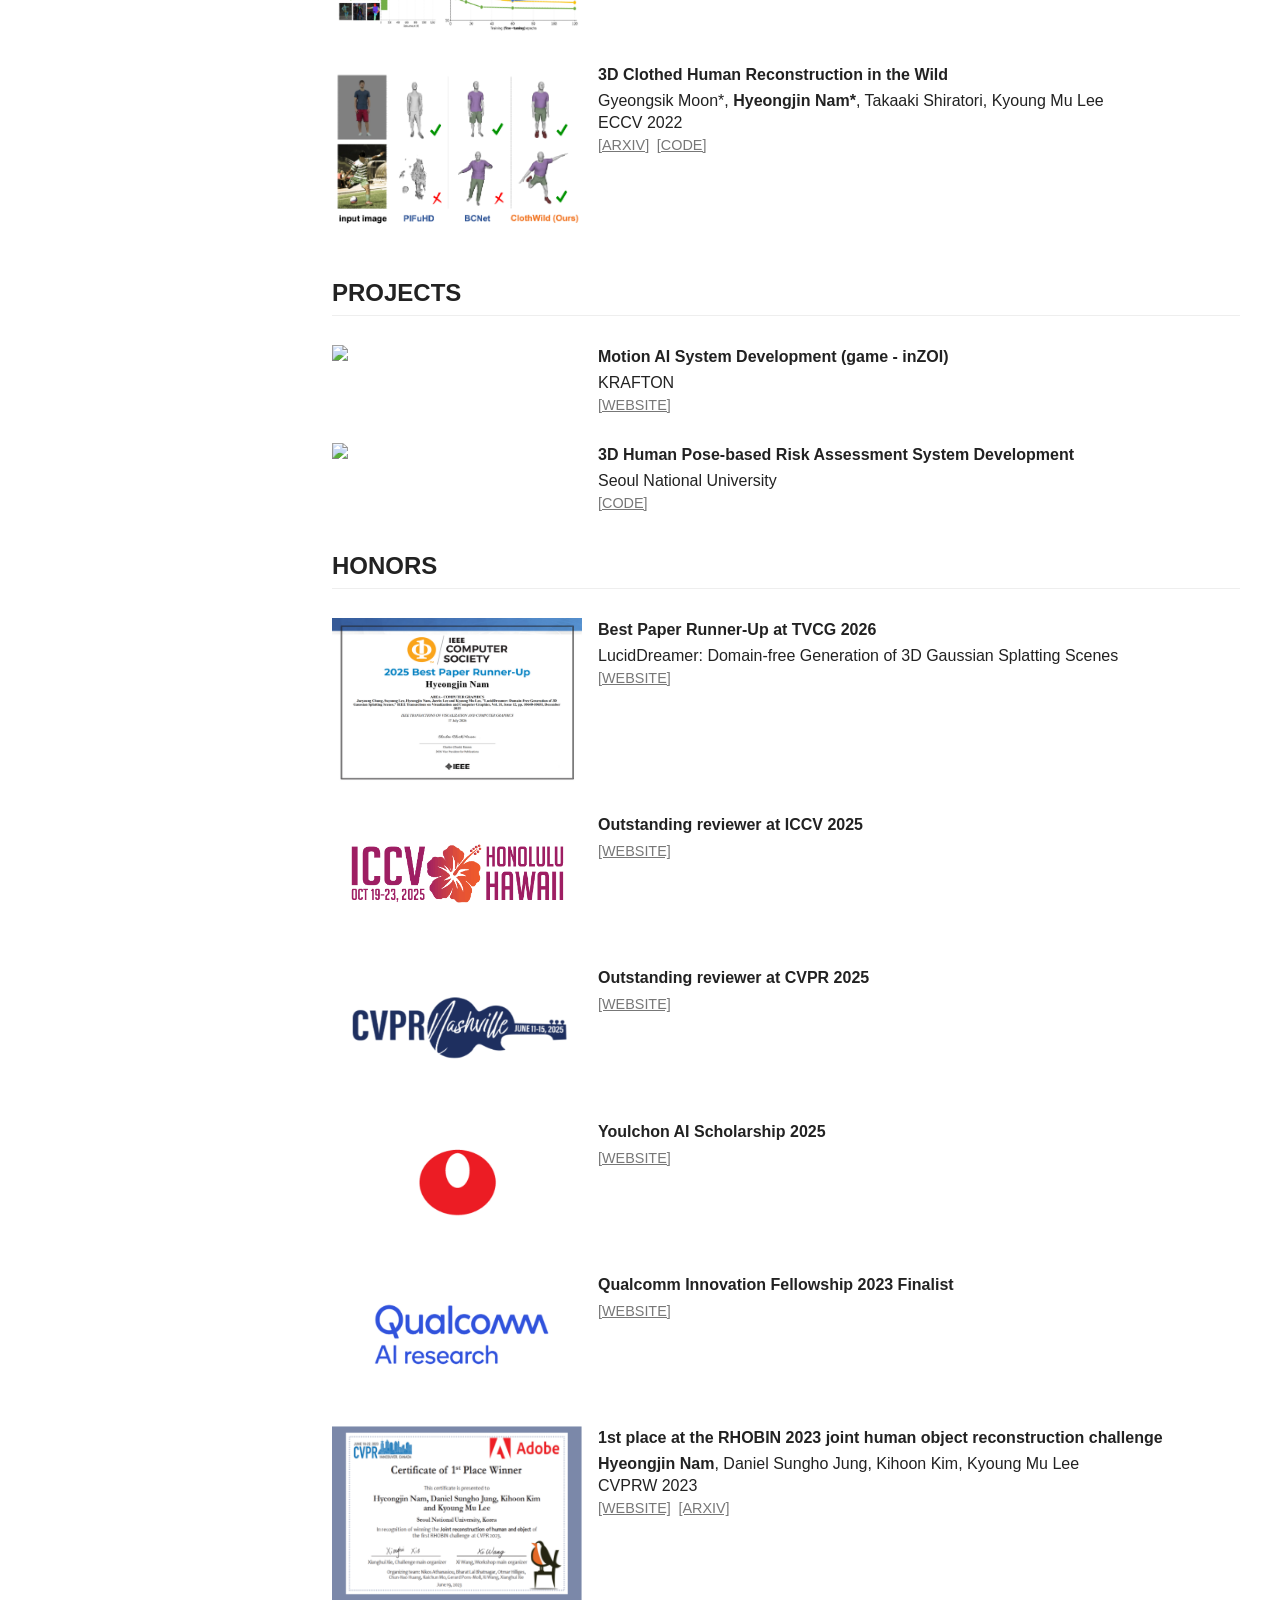
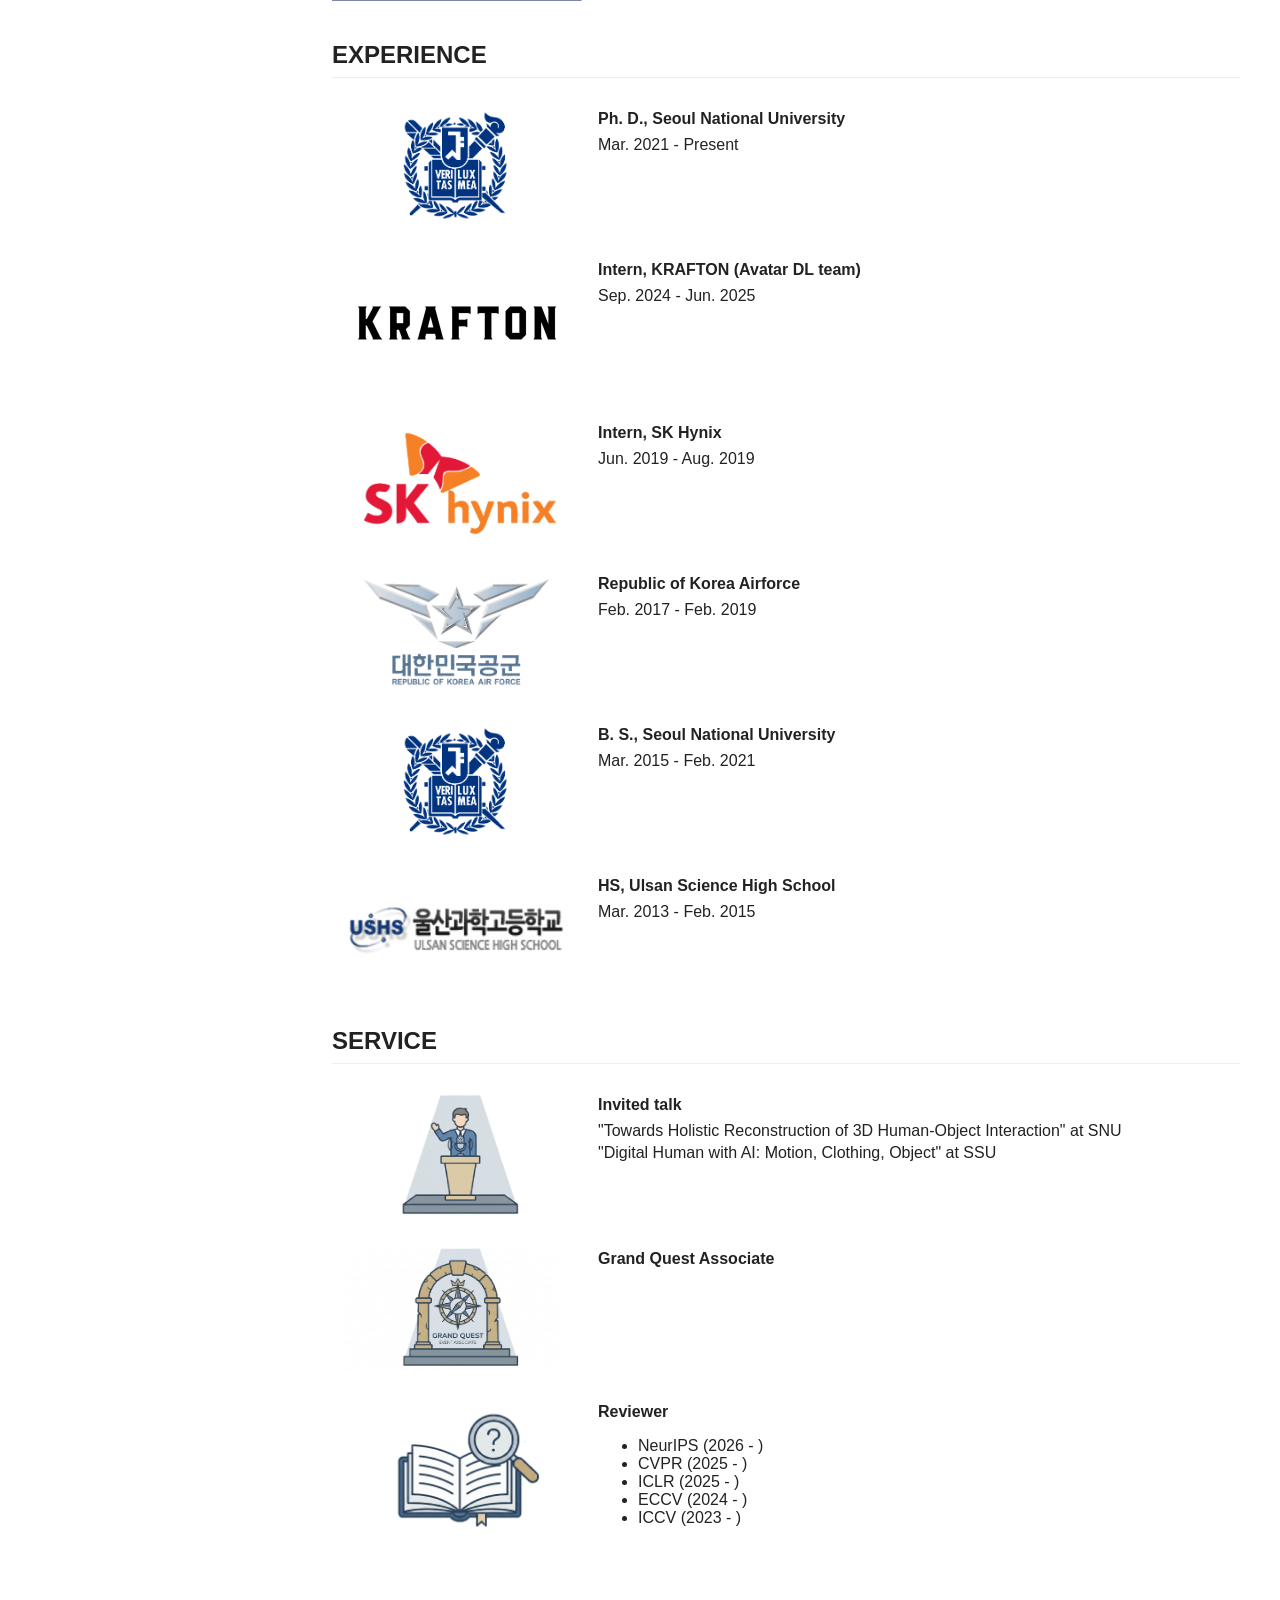
==== commit 72f2f62f: "tmp" ====
--- a/index.html
+++ b/index.html
@@ -33,7 +33,7 @@
         <div>
           <h4>HORIA: Temporally Grounded 4D Human and Object Reconstruction with Interaction-Aware Re-Rendering</h4>
           <p><strong>Hyeongjin Nam</strong>, Taeryung Lee, Daniel Sungho Jung, Kyoung Mu Lee</p>
-          <p>ECCV 2026</p>
+          <p>Preprint</p>
           <a href="https://hygenie1228.github.io/HORIA/">[WEBSITE]</a>
           <a href="#">[ARXIV]</a>
         </div>
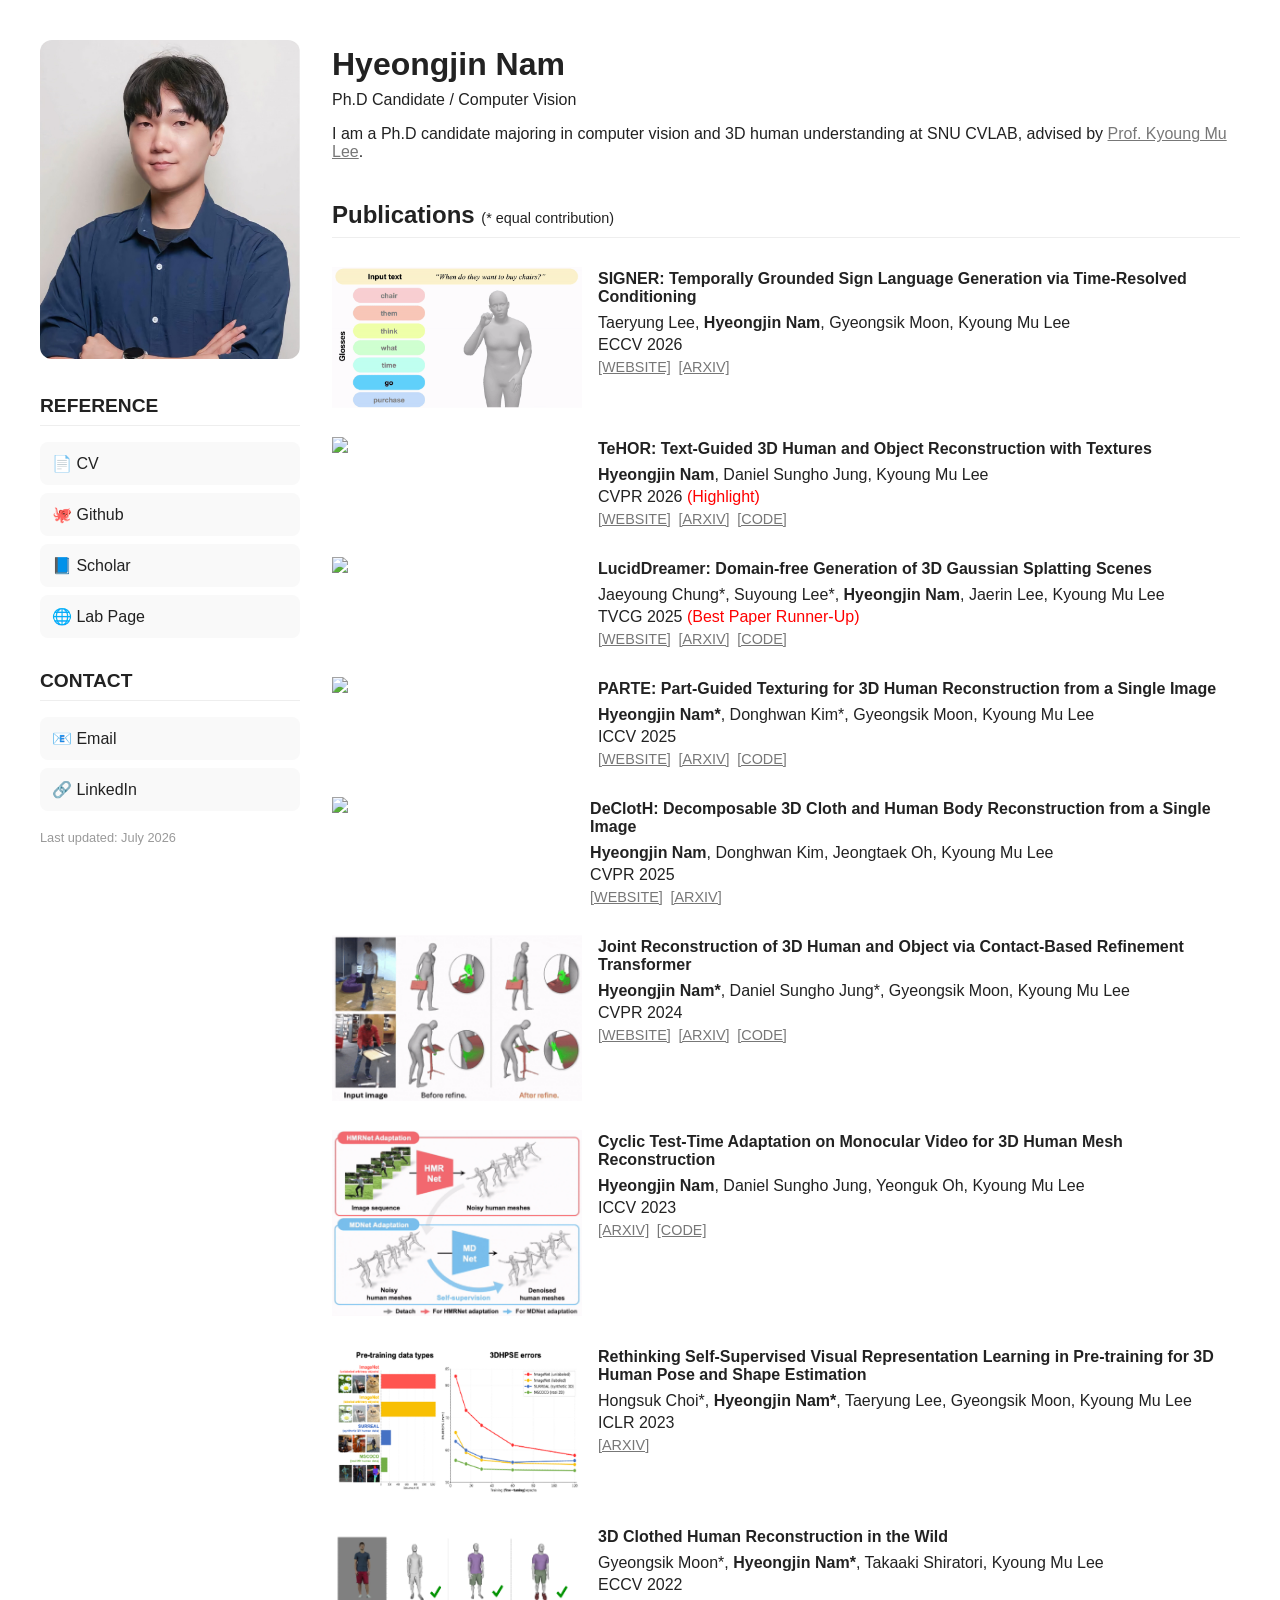
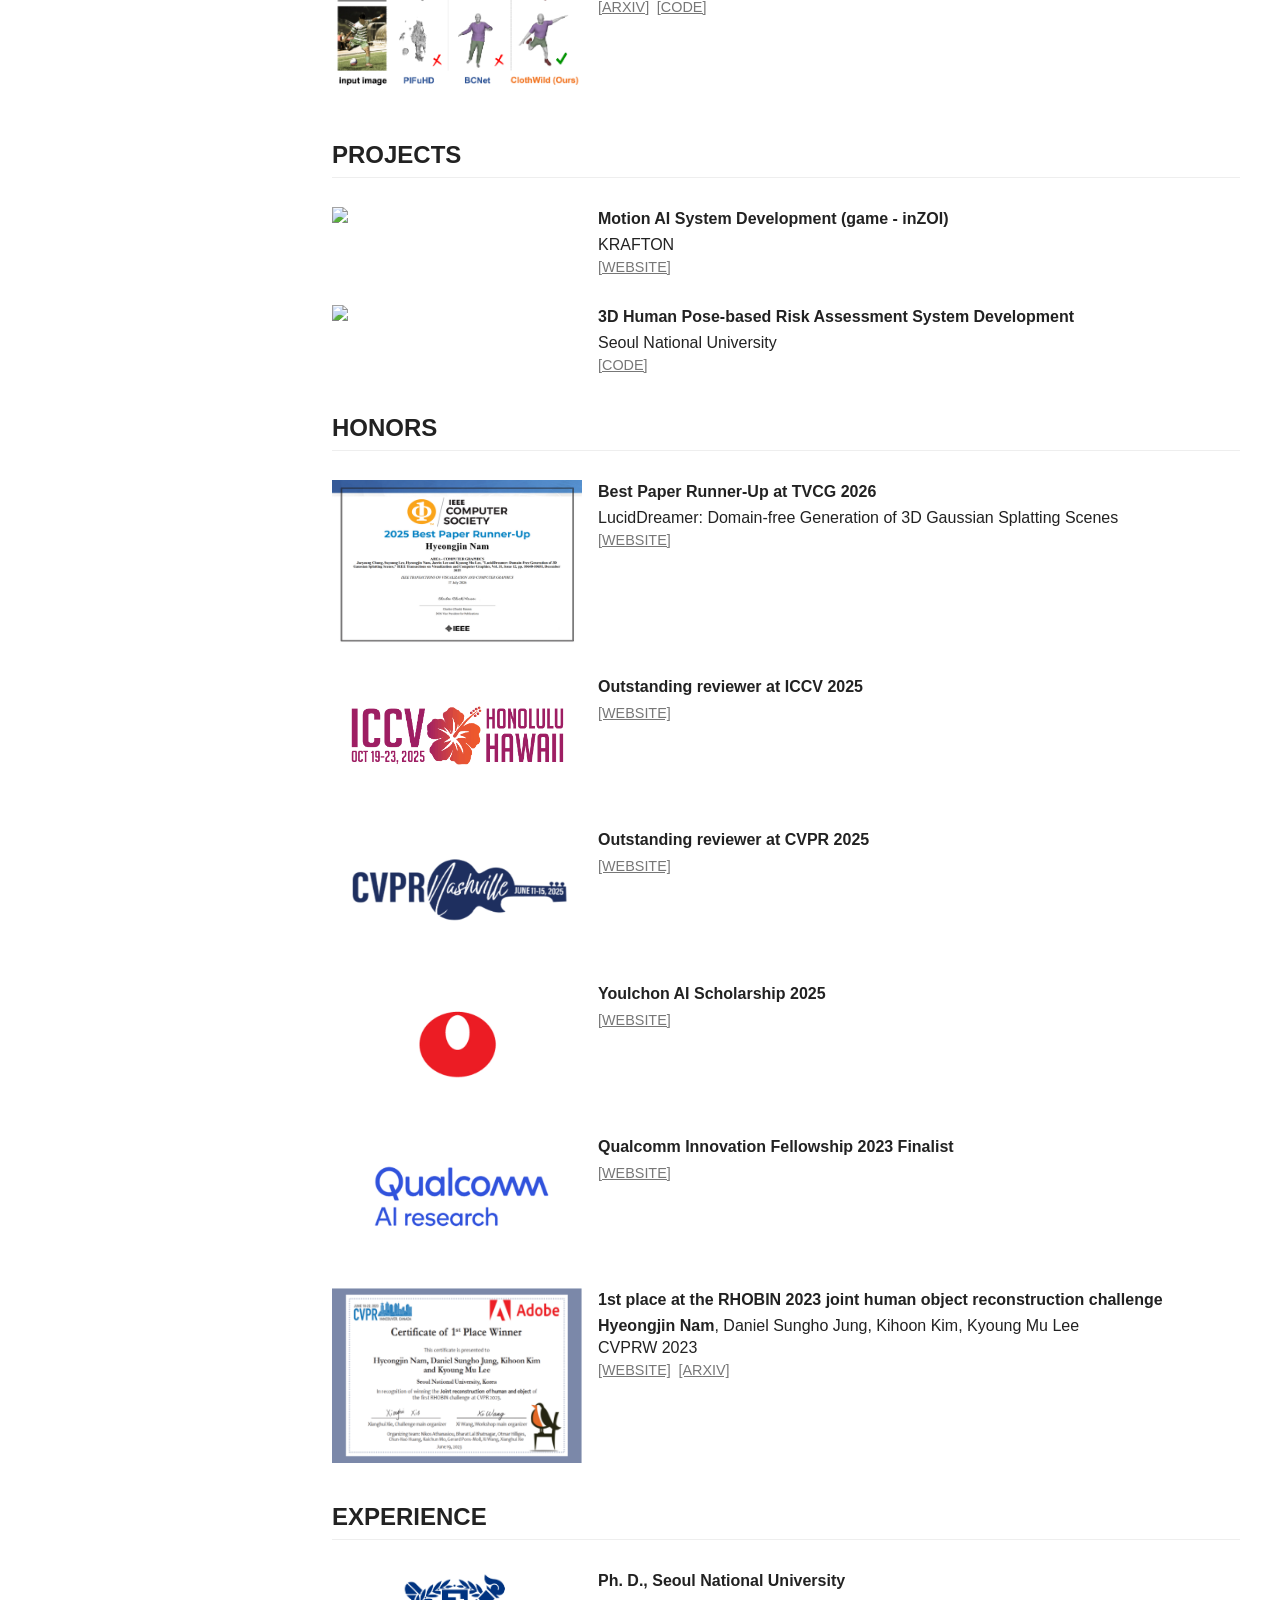
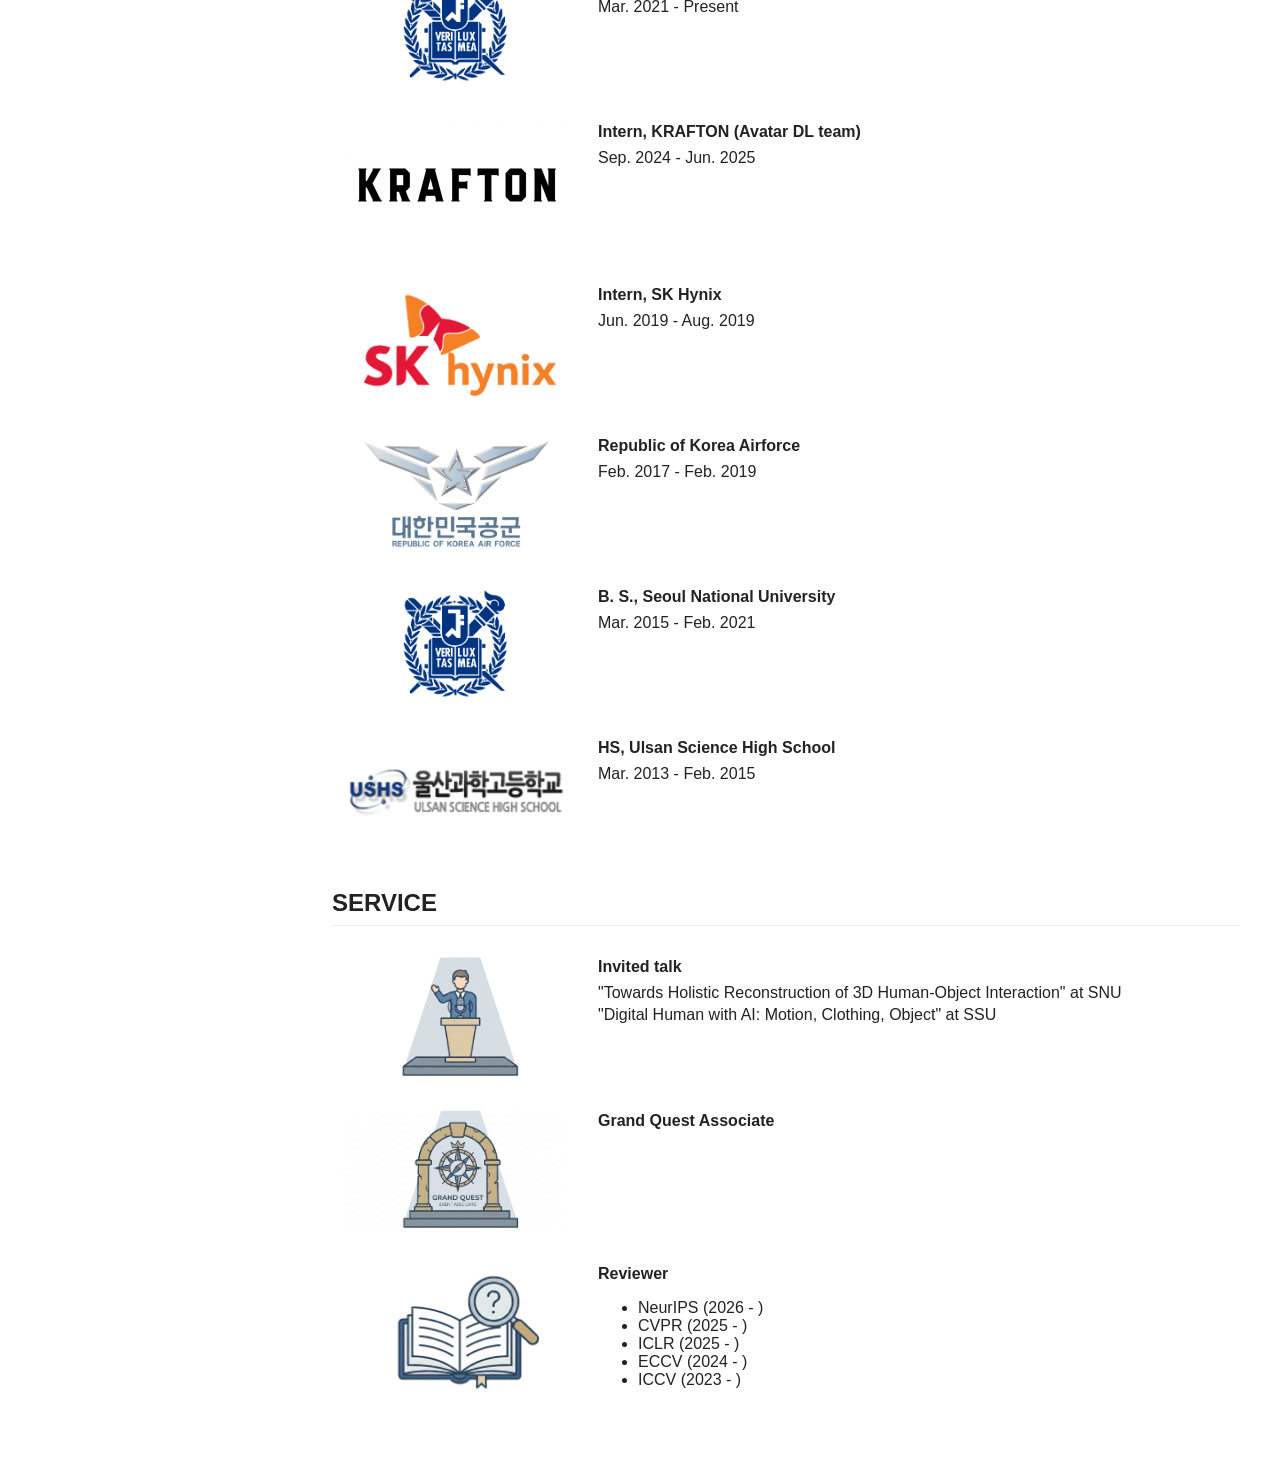
==== commit 2db025c3: "tmp" ====
--- a/index.html
+++ b/index.html
@@ -28,7 +28,7 @@
       
       <div class="content-title">Publications <span style="font-weight: normal; font-size: 0.6em;">(* equal contribution)</span> </div>
 
-      <div class="publication">
+      <!-- <div class="publication">
         <img src="assets/Thumbnail_HORIA.gif" />
         <div>
           <h4>HORIA: Temporally Grounded 4D Human and Object Reconstruction with Interaction-Aware Re-Rendering</h4>
@@ -37,7 +37,7 @@
           <a href="https://hygenie1228.github.io/HORIA/">[WEBSITE]</a>
           <a href="#">[ARXIV]</a>
         </div>
-      </div>
+      </div> -->
 
       <div class="publication">
         <img src="assets/Thumbnail_SIGNER.gif" />
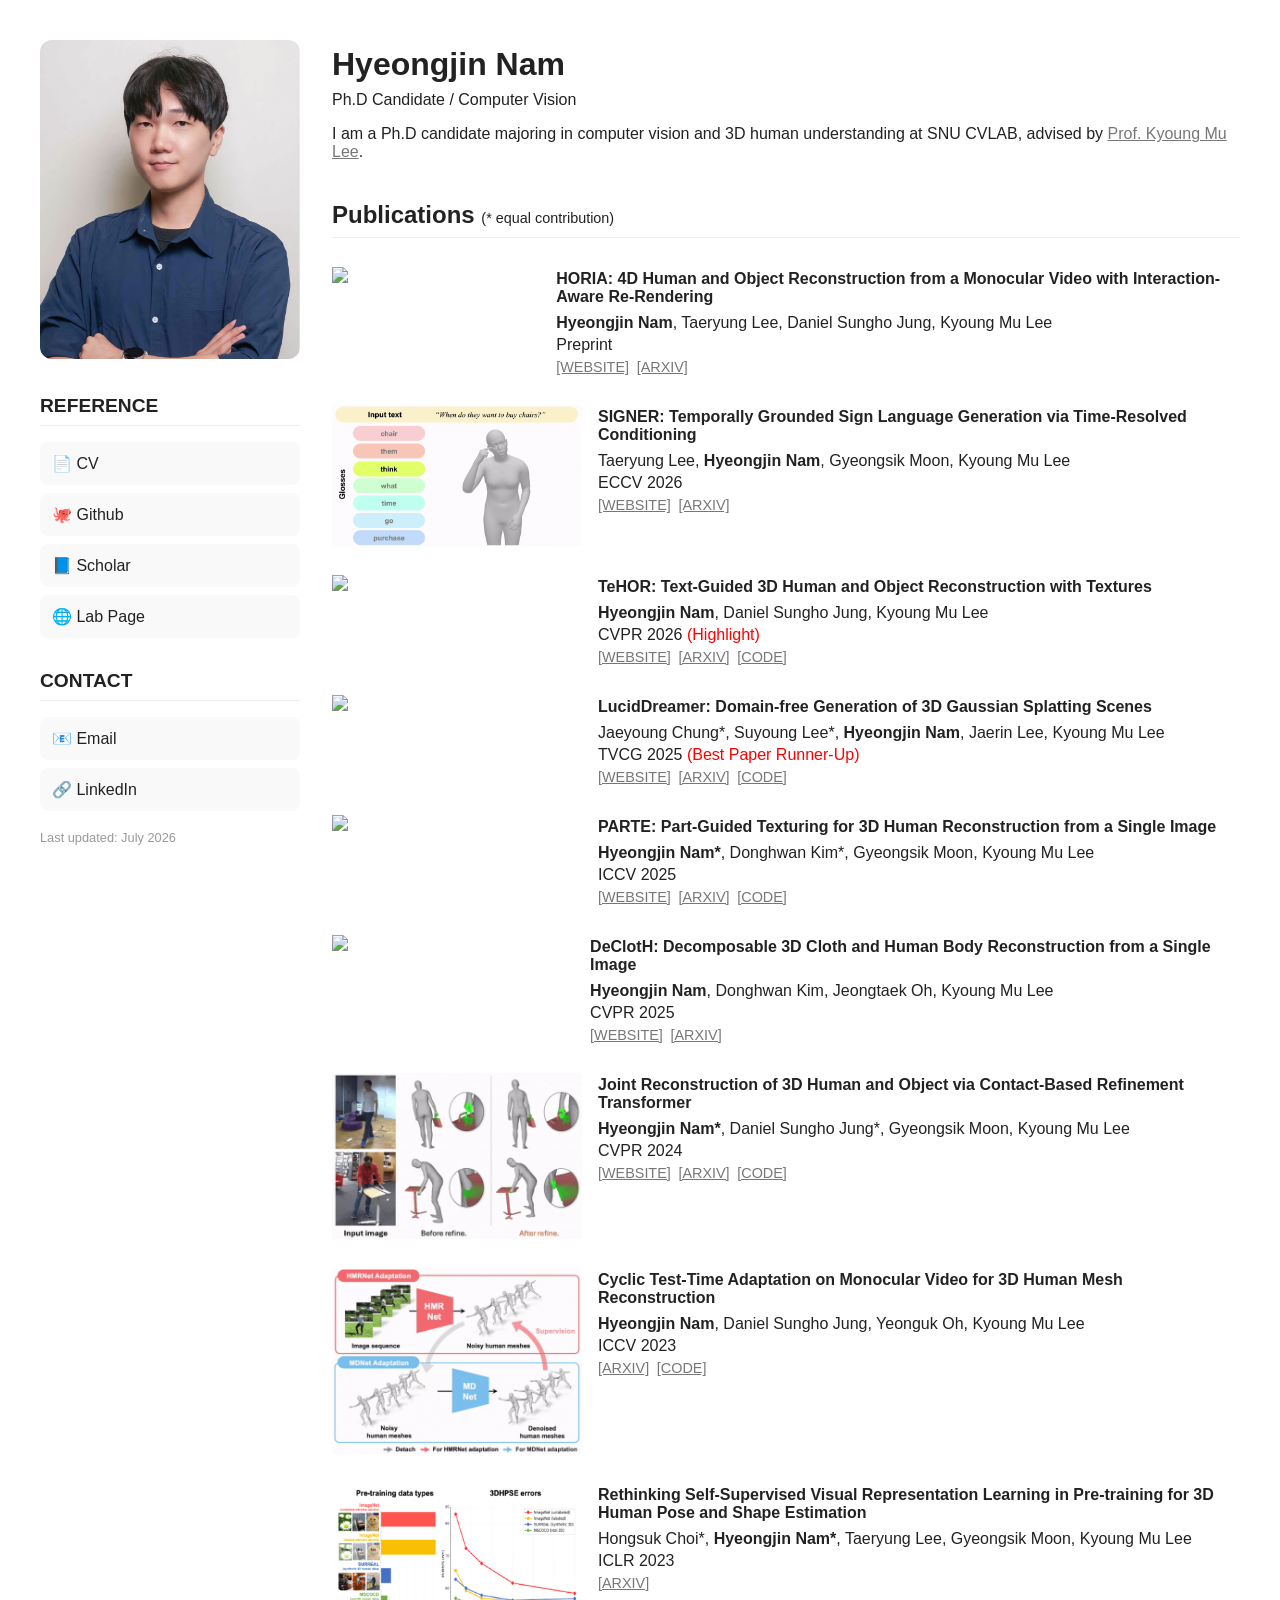
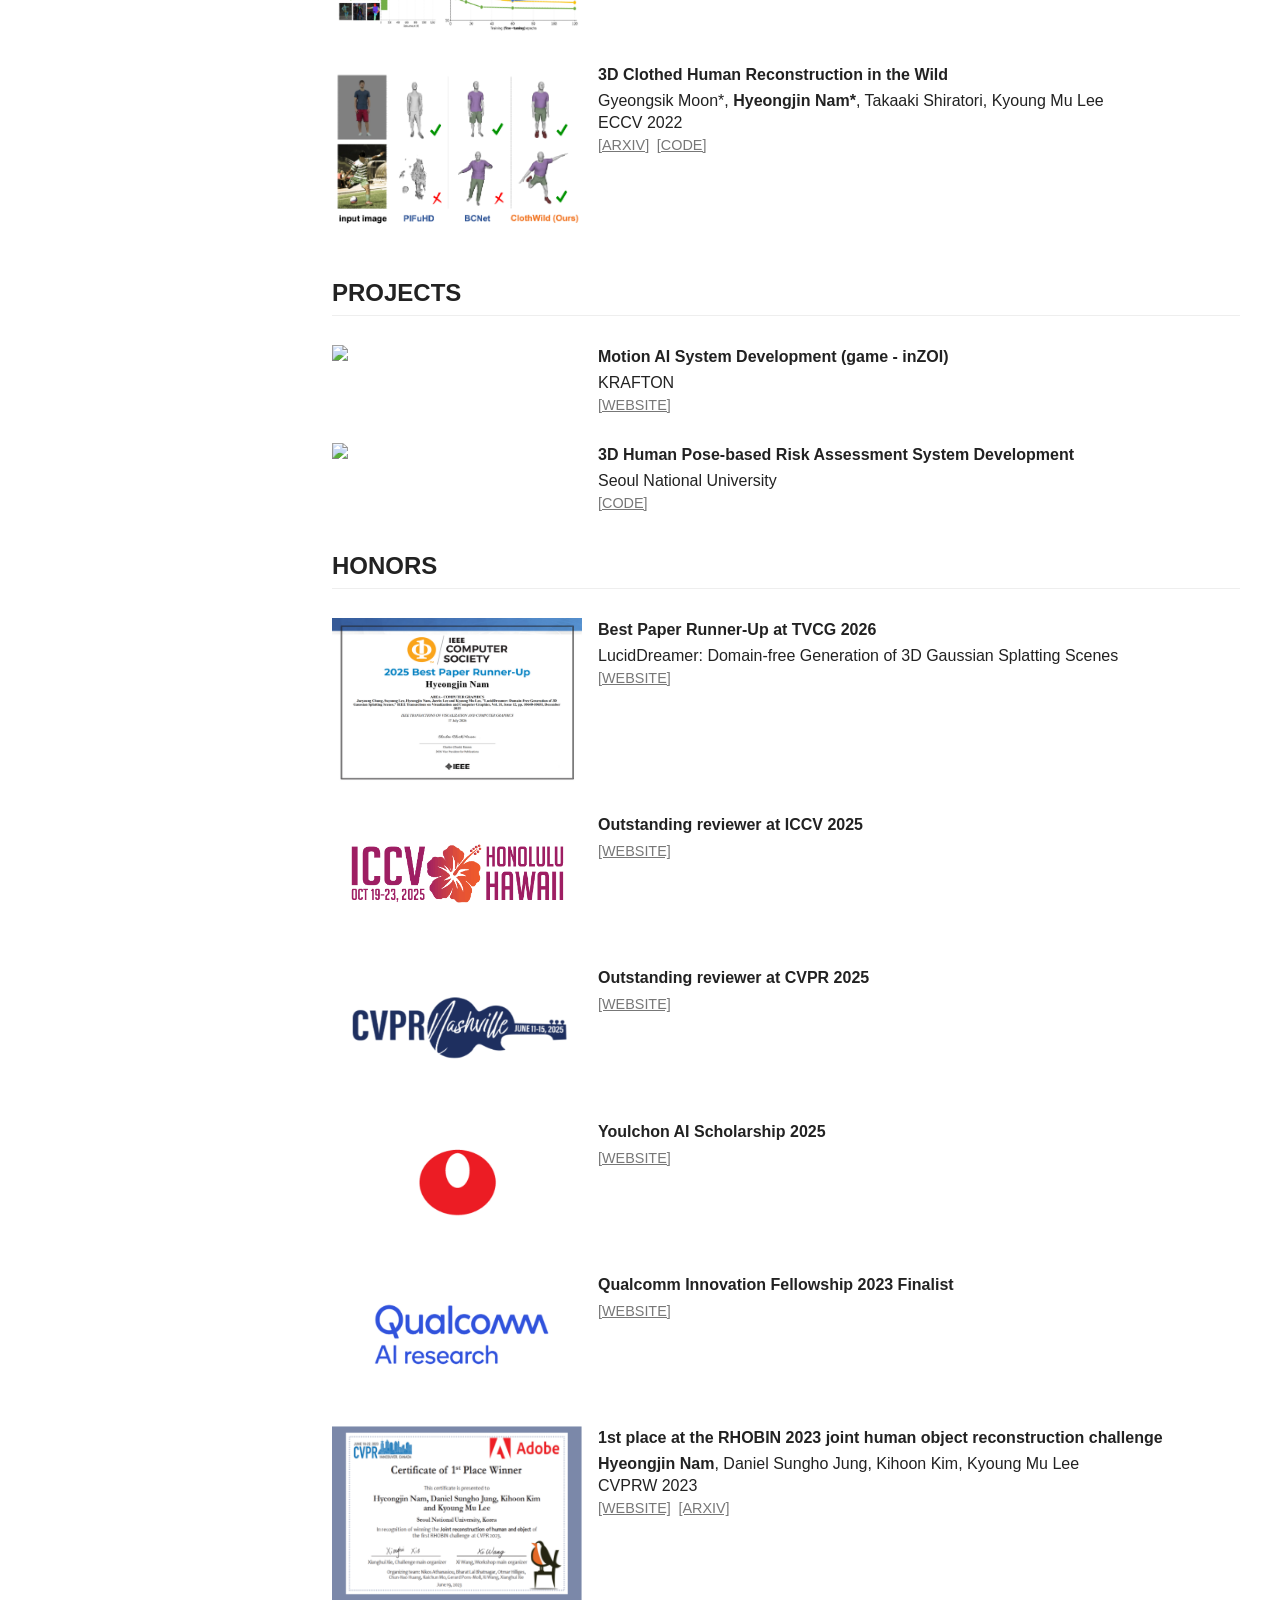
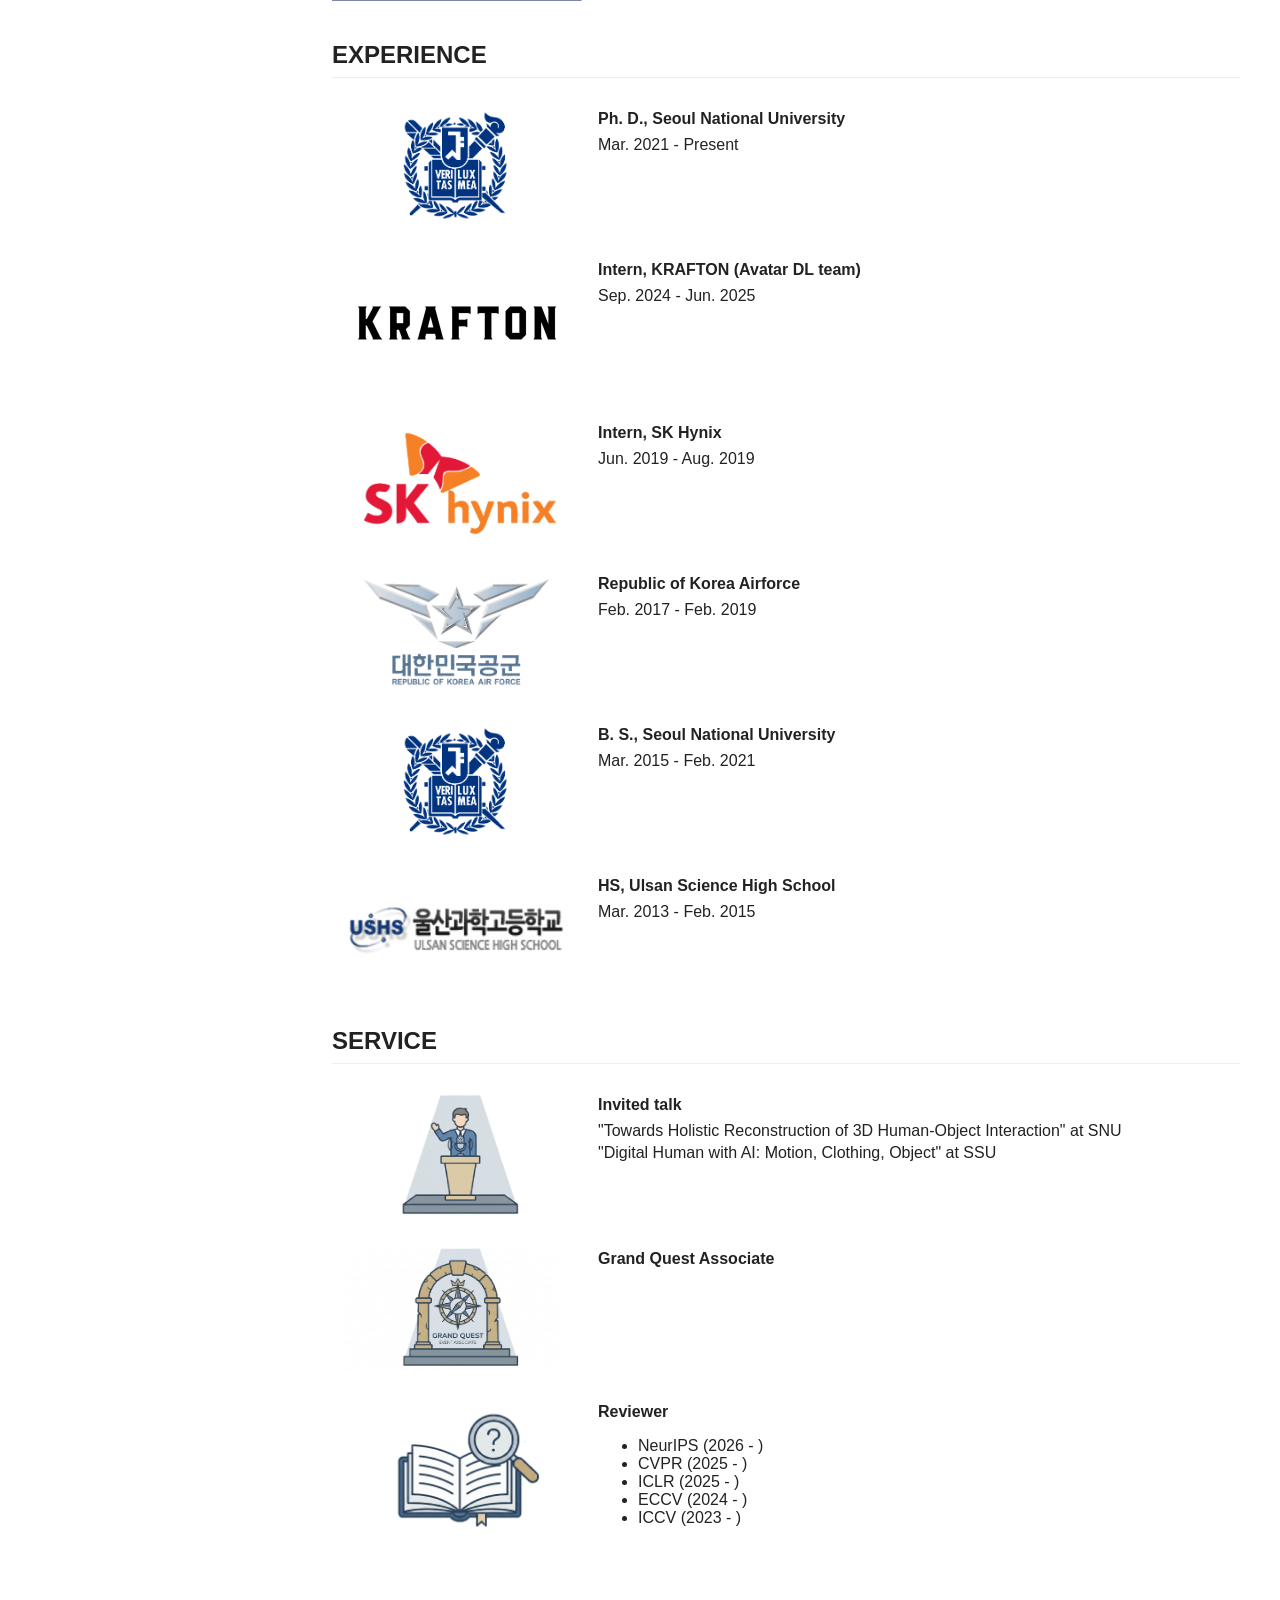
==== commit b2edc793: "update horia" ====
--- a/index.html
+++ b/index.html
@@ -28,16 +28,16 @@
       
       <div class="content-title">Publications <span style="font-weight: normal; font-size: 0.6em;">(* equal contribution)</span> </div>
 
-      <!-- <div class="publication">
+      <div class="publication">
         <img src="assets/Thumbnail_HORIA.gif" />
         <div>
-          <h4>HORIA: Temporally Grounded 4D Human and Object Reconstruction with Interaction-Aware Re-Rendering</h4>
+          <h4>HORIA: 4D Human and Object Reconstruction from a Monocular Video with Interaction-Aware Re-Rendering</h4>
           <p><strong>Hyeongjin Nam</strong>, Taeryung Lee, Daniel Sungho Jung, Kyoung Mu Lee</p>
           <p>Preprint</p>
           <a href="https://hygenie1228.github.io/HORIA/">[WEBSITE]</a>
           <a href="#">[ARXIV]</a>
         </div>
-      </div> -->
+      </div>
 
       <div class="publication">
         <img src="assets/Thumbnail_SIGNER.gif" />
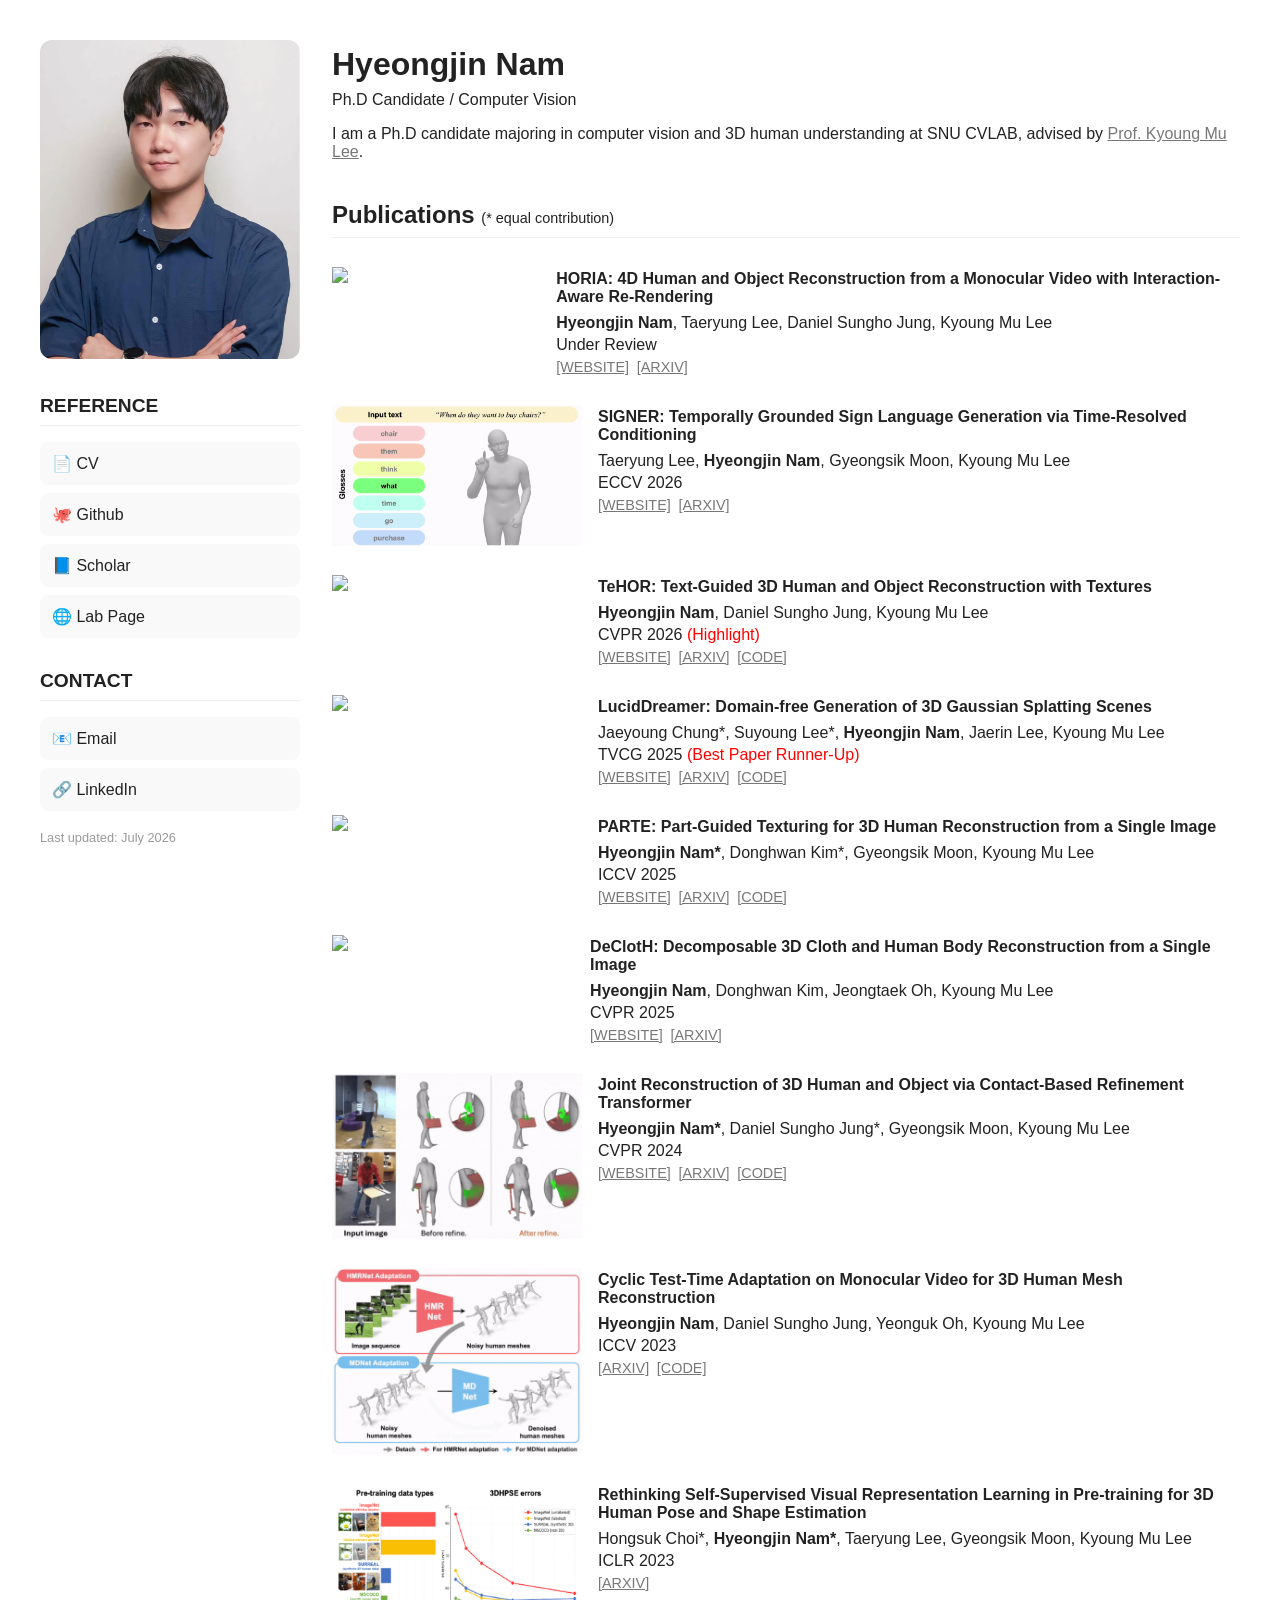
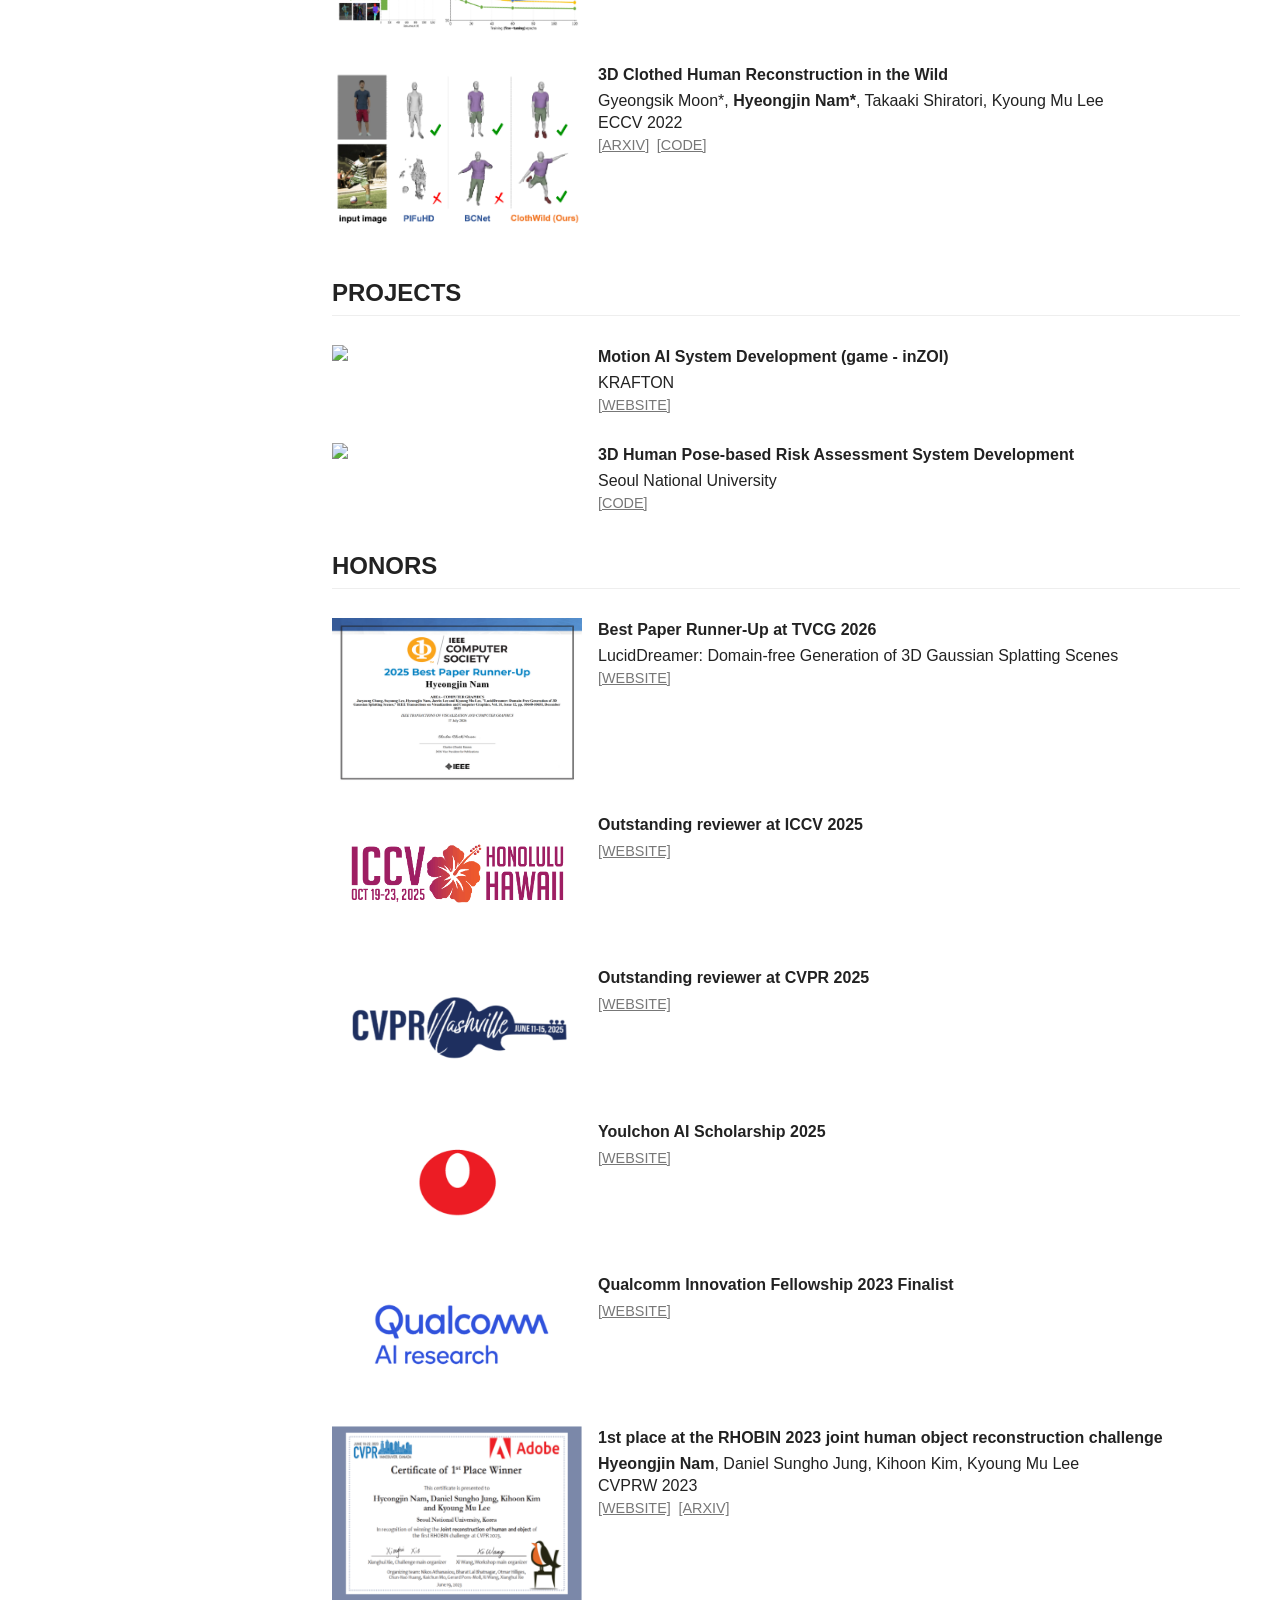
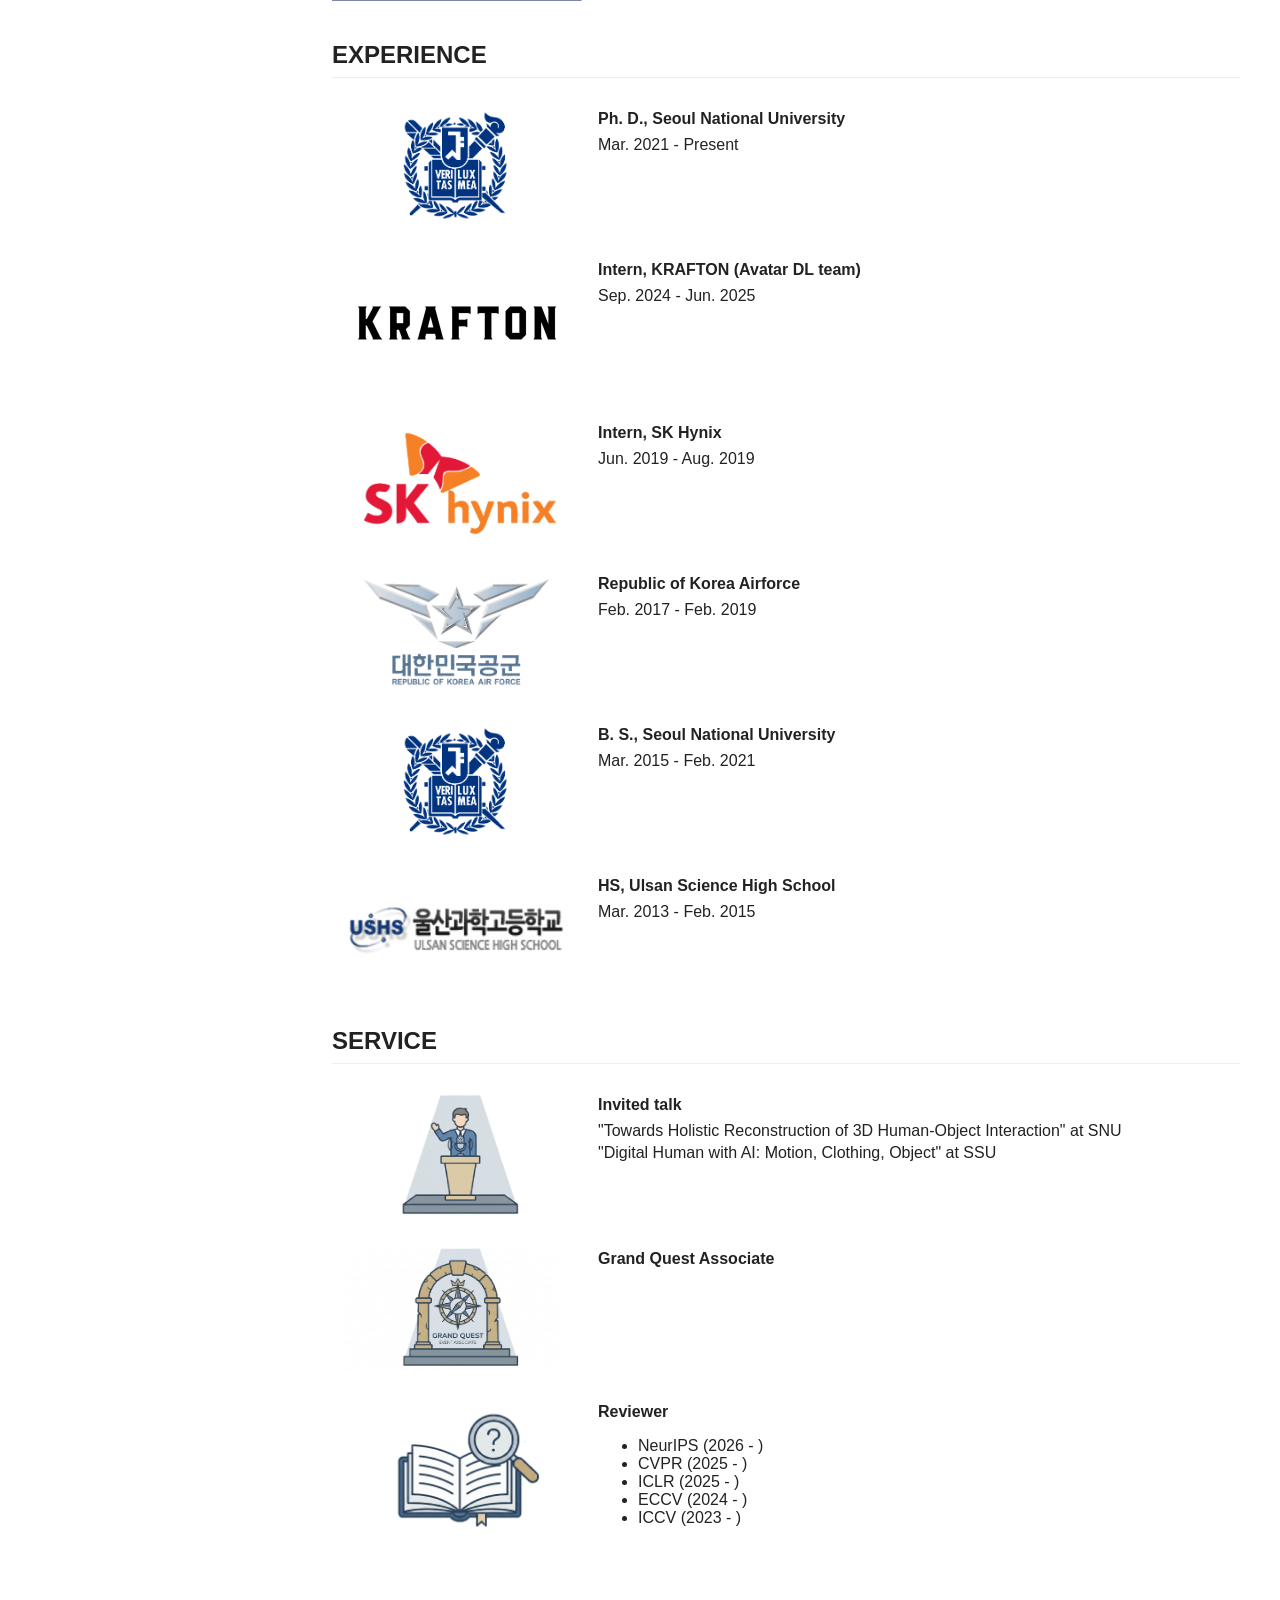
==== commit 7b4deb09: "update" ====
--- a/index.html
+++ b/index.html
@@ -33,7 +33,7 @@
         <div>
           <h4>HORIA: 4D Human and Object Reconstruction from a Monocular Video with Interaction-Aware Re-Rendering</h4>
           <p><strong>Hyeongjin Nam</strong>, Taeryung Lee, Daniel Sungho Jung, Kyoung Mu Lee</p>
-          <p>Preprint</p>
+          <p>Under Review</p>
           <a href="https://hygenie1228.github.io/HORIA/">[WEBSITE]</a>
           <a href="#">[ARXIV]</a>
         </div>
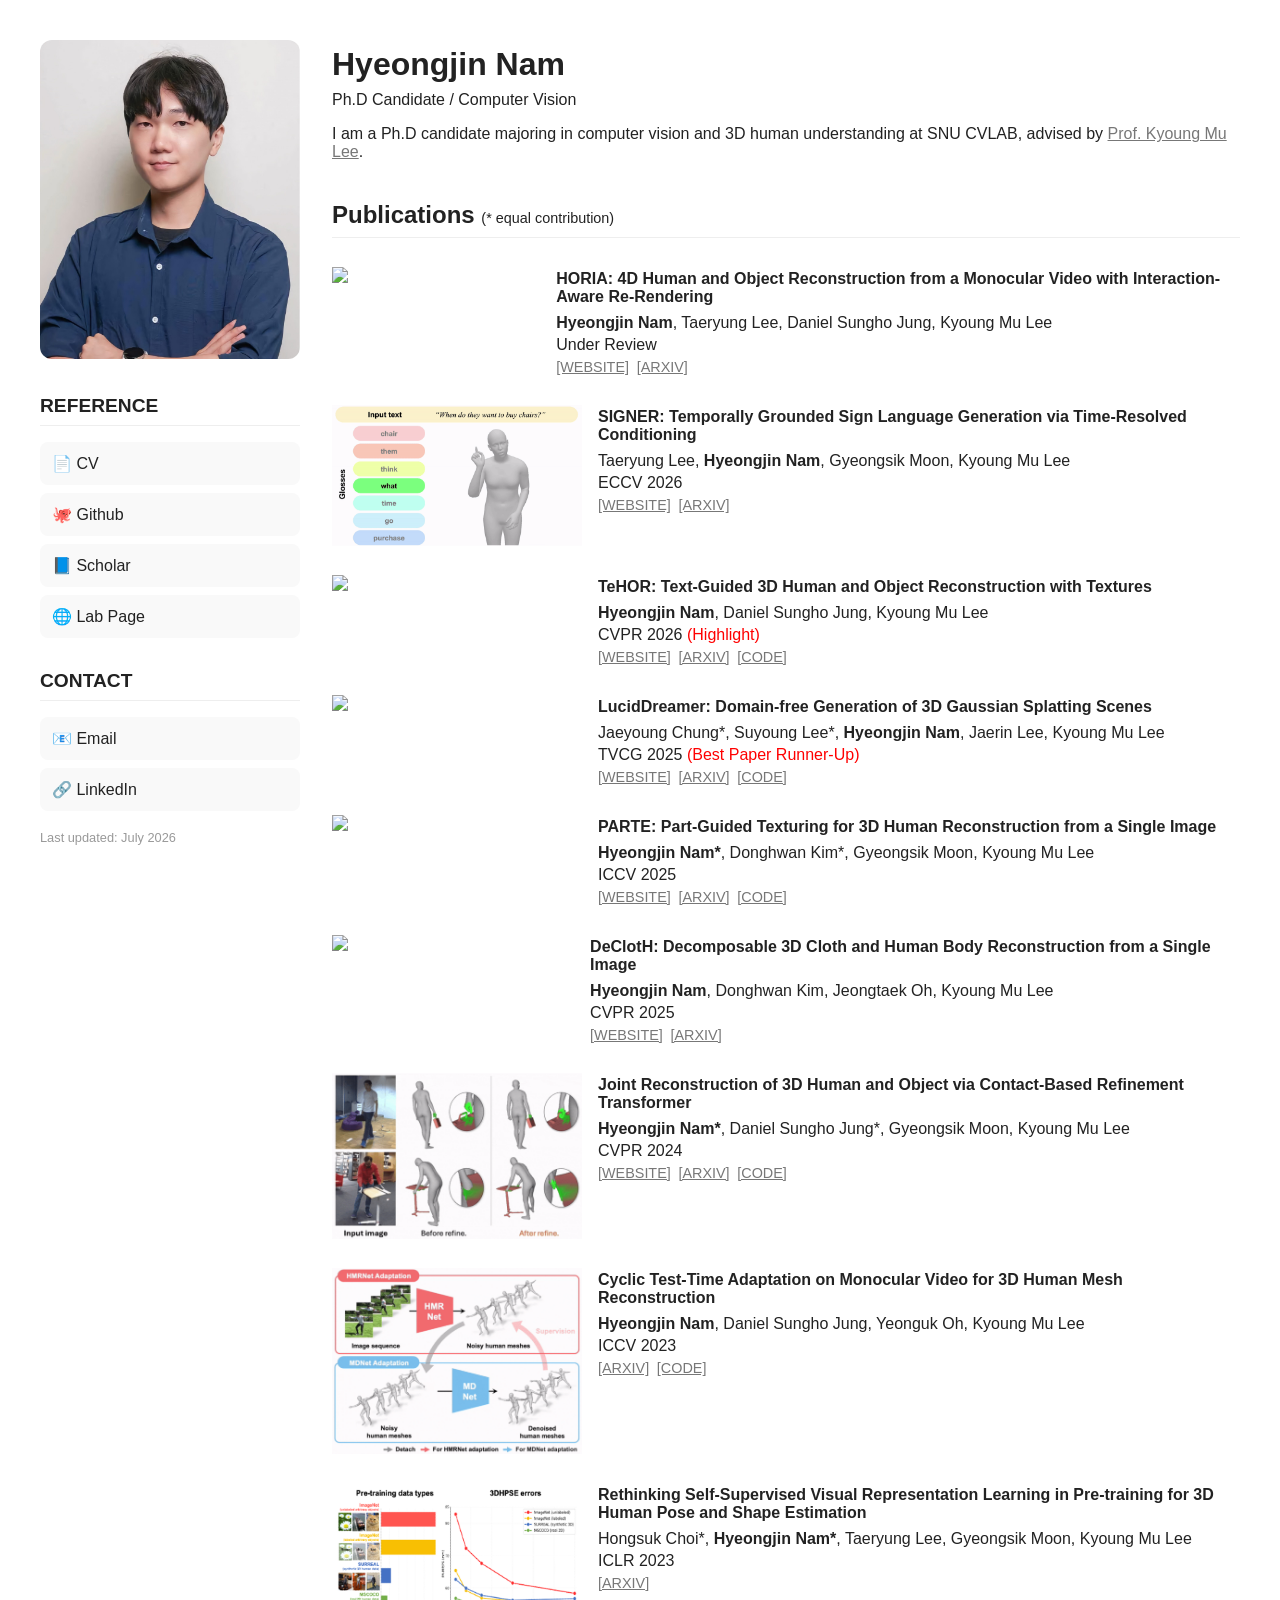
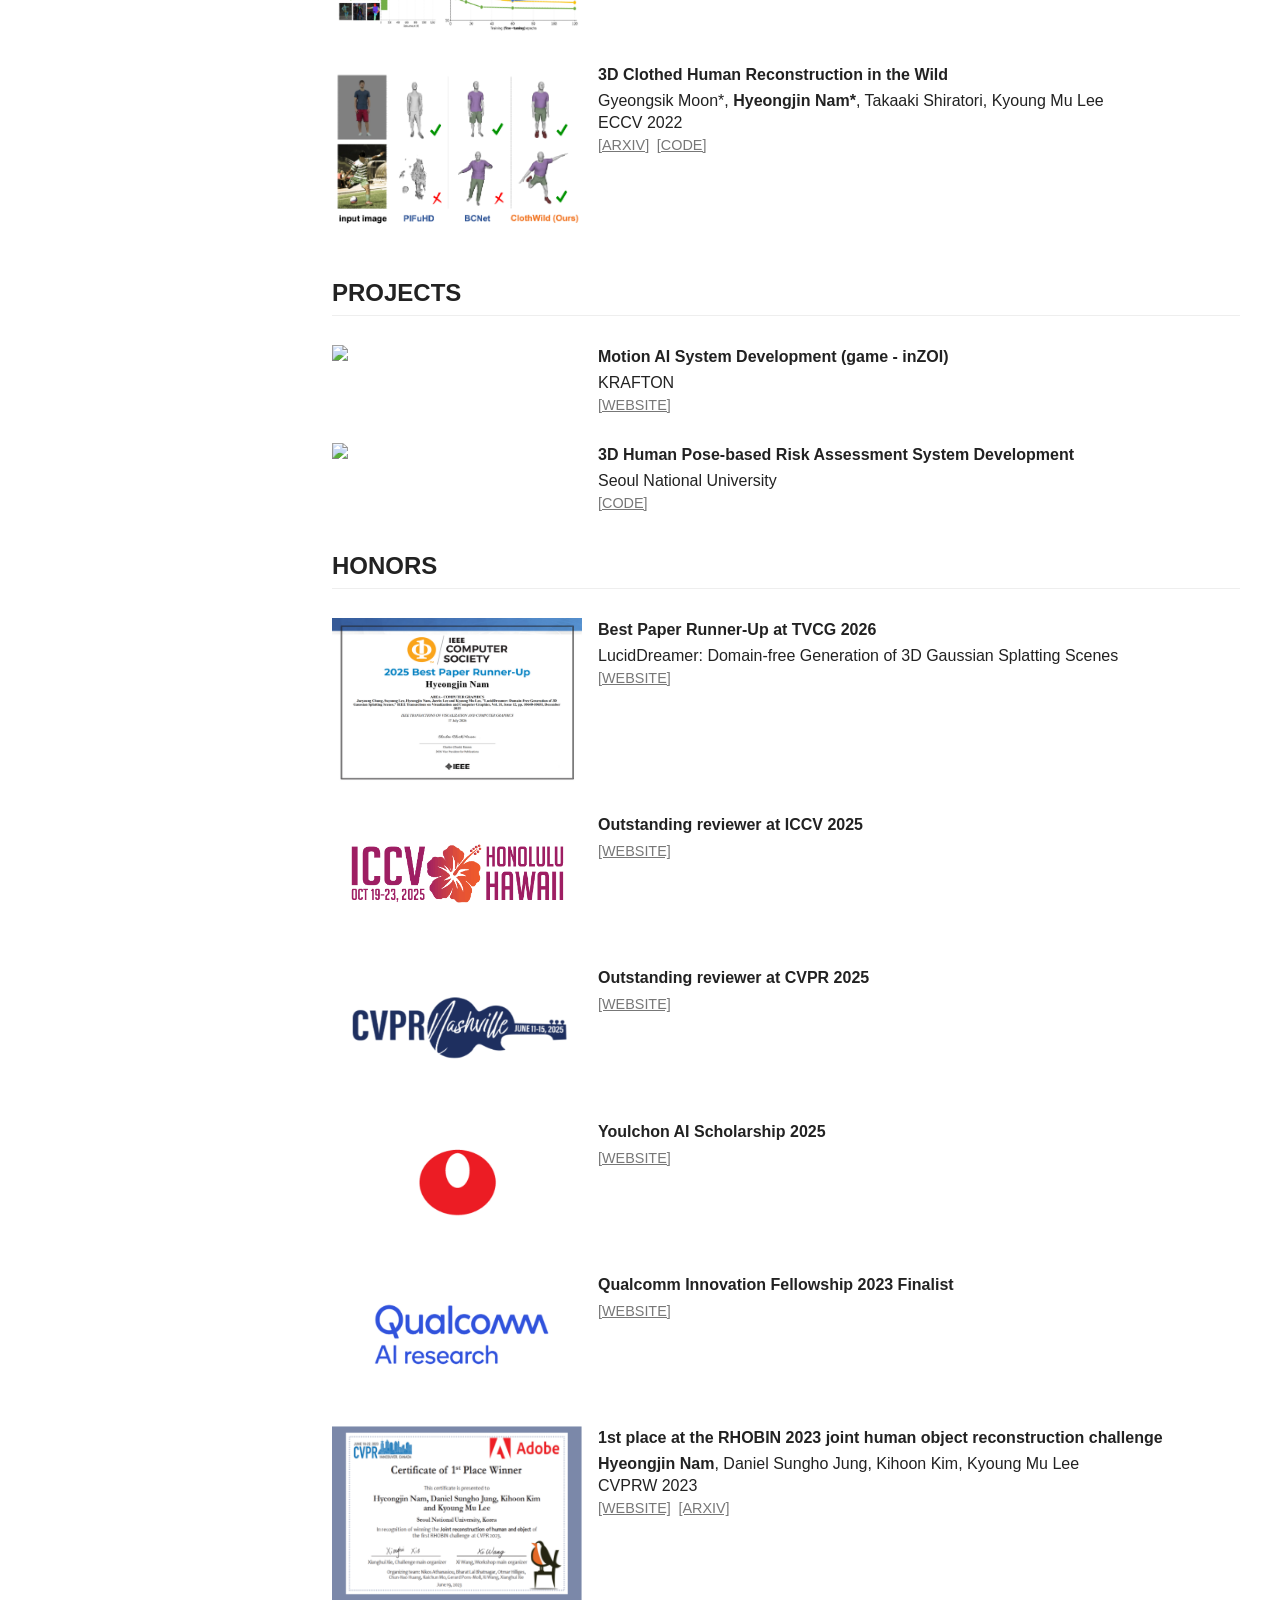
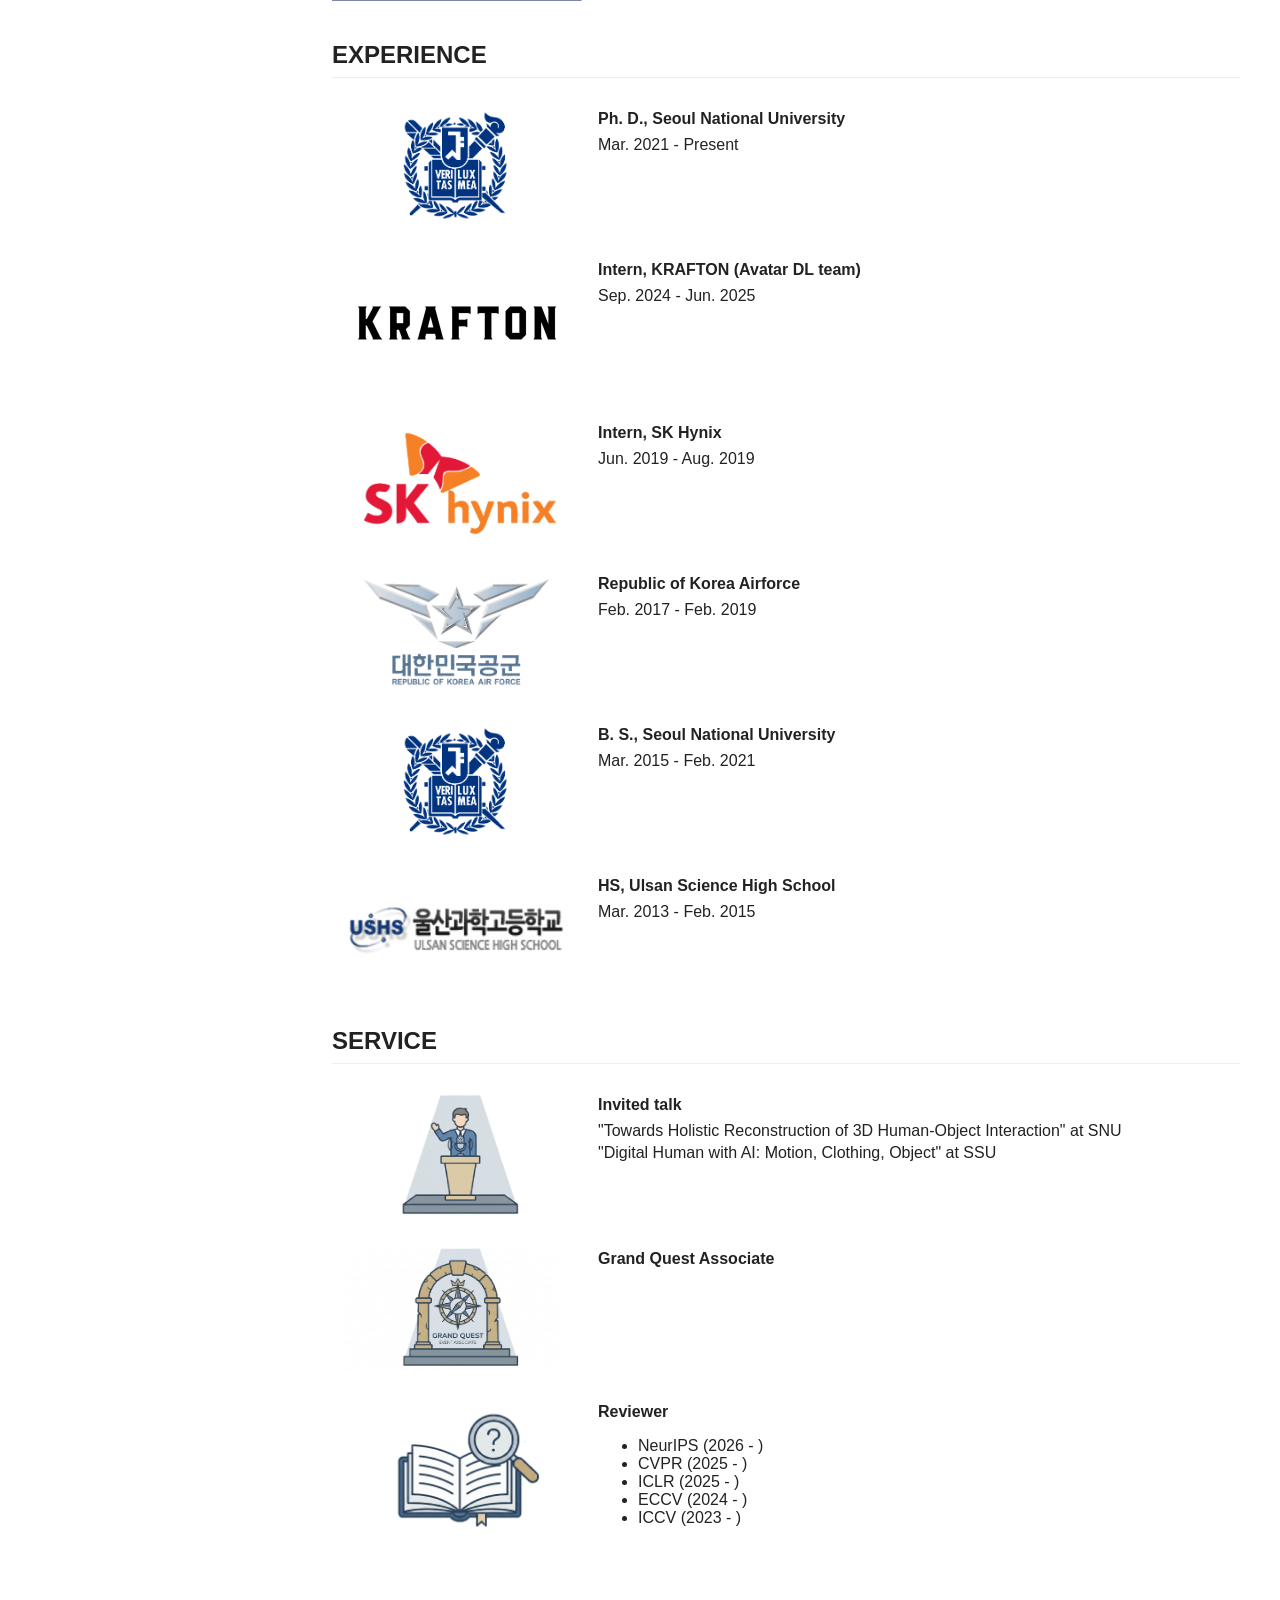
==== commit 1ef9123c: "update arxvi" ====
--- a/index.html
+++ b/index.html
@@ -35,7 +35,7 @@
           <p><strong>Hyeongjin Nam</strong>, Taeryung Lee, Daniel Sungho Jung, Kyoung Mu Lee</p>
           <p>Under Review</p>
           <a href="https://hygenie1228.github.io/HORIA/">[WEBSITE]</a>
-          <a href="#">[ARXIV]</a>
+          <a href="https://arxiv.org/abs/2610.25960">[ARXIV]</a>
         </div>
       </div>
 
